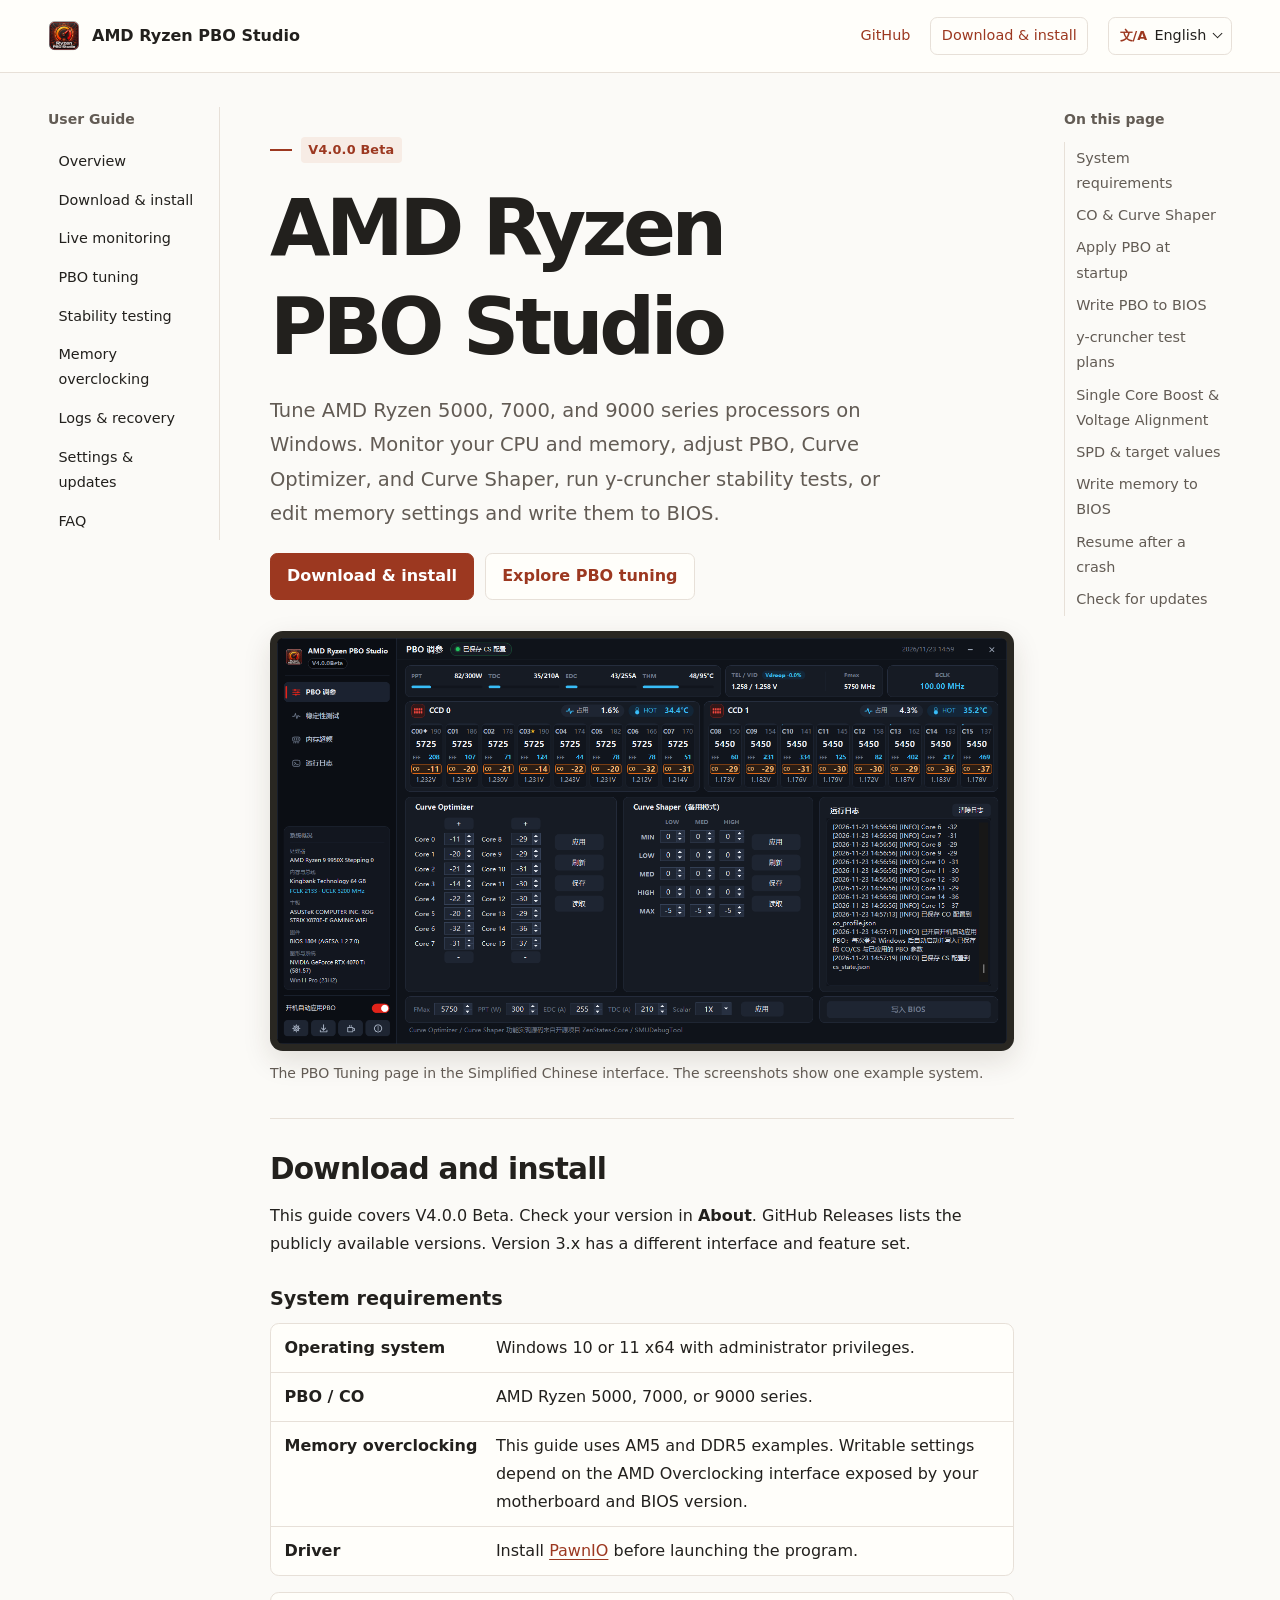
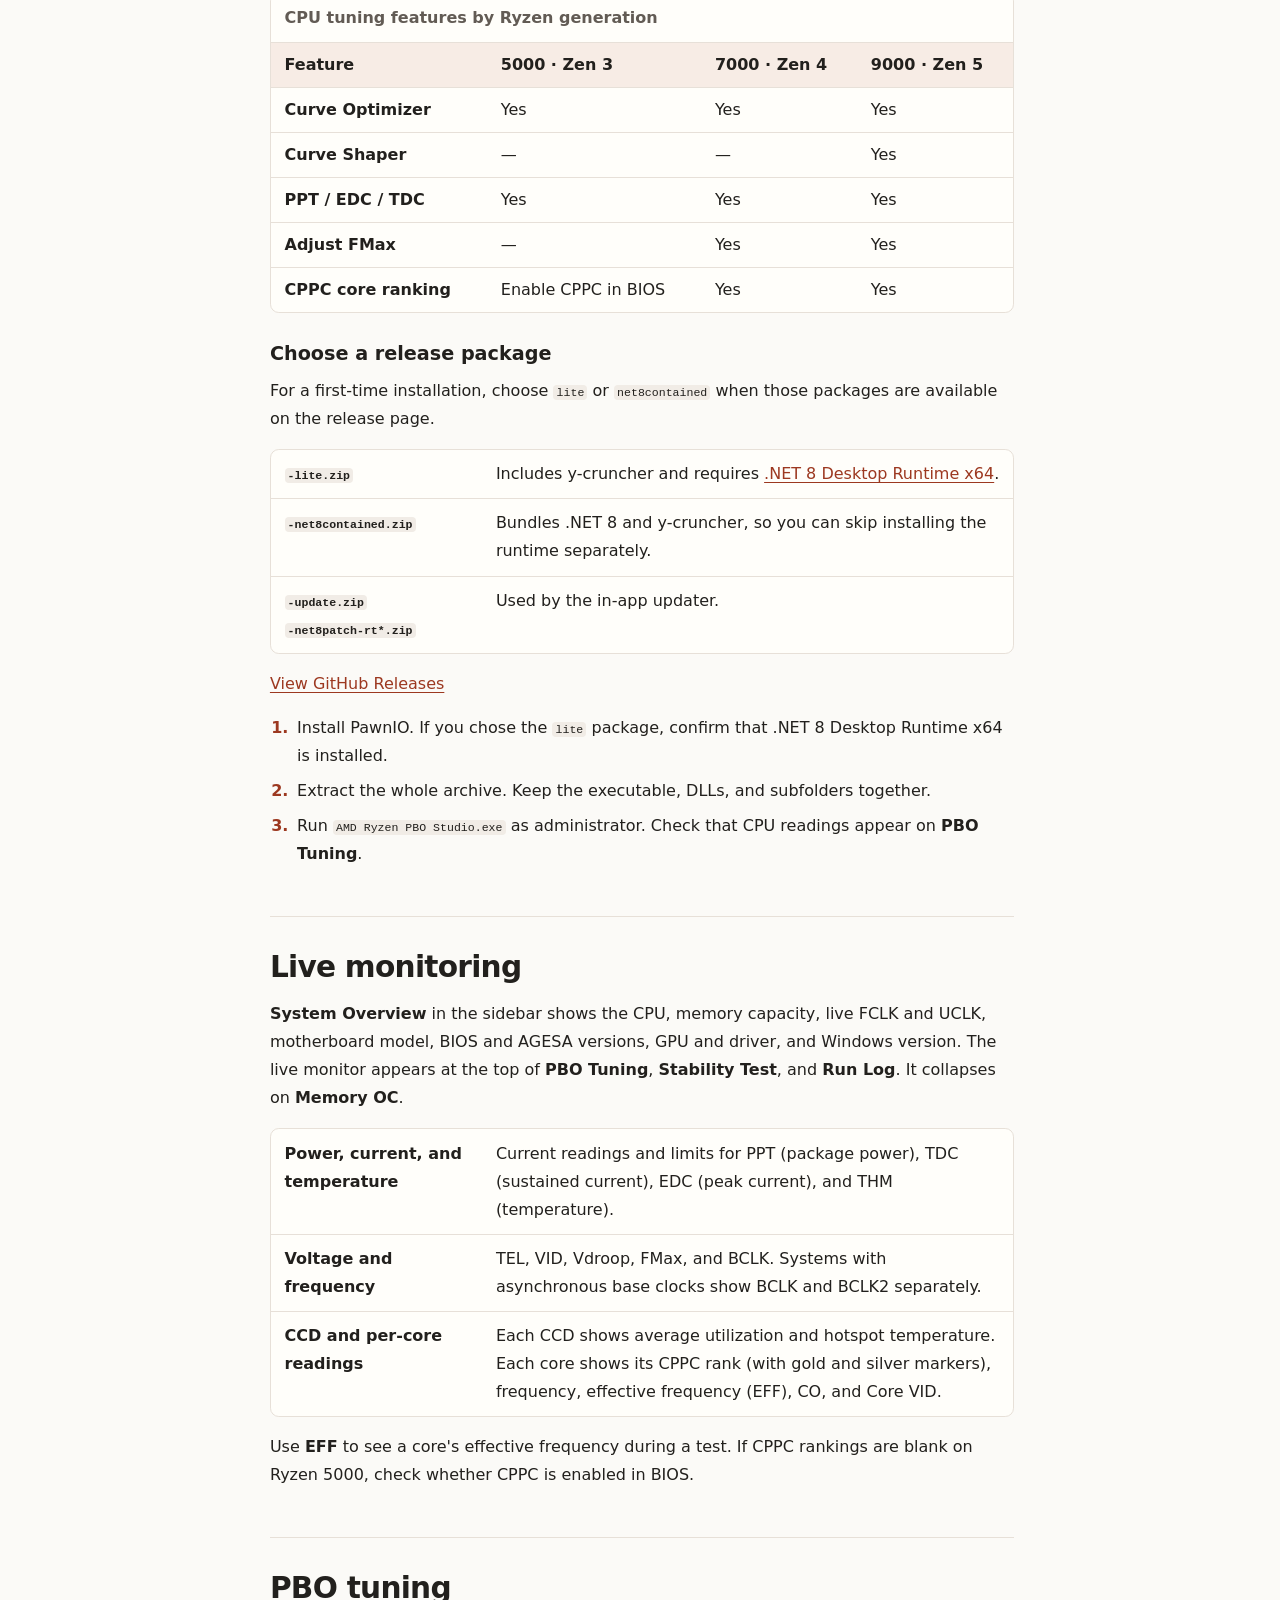
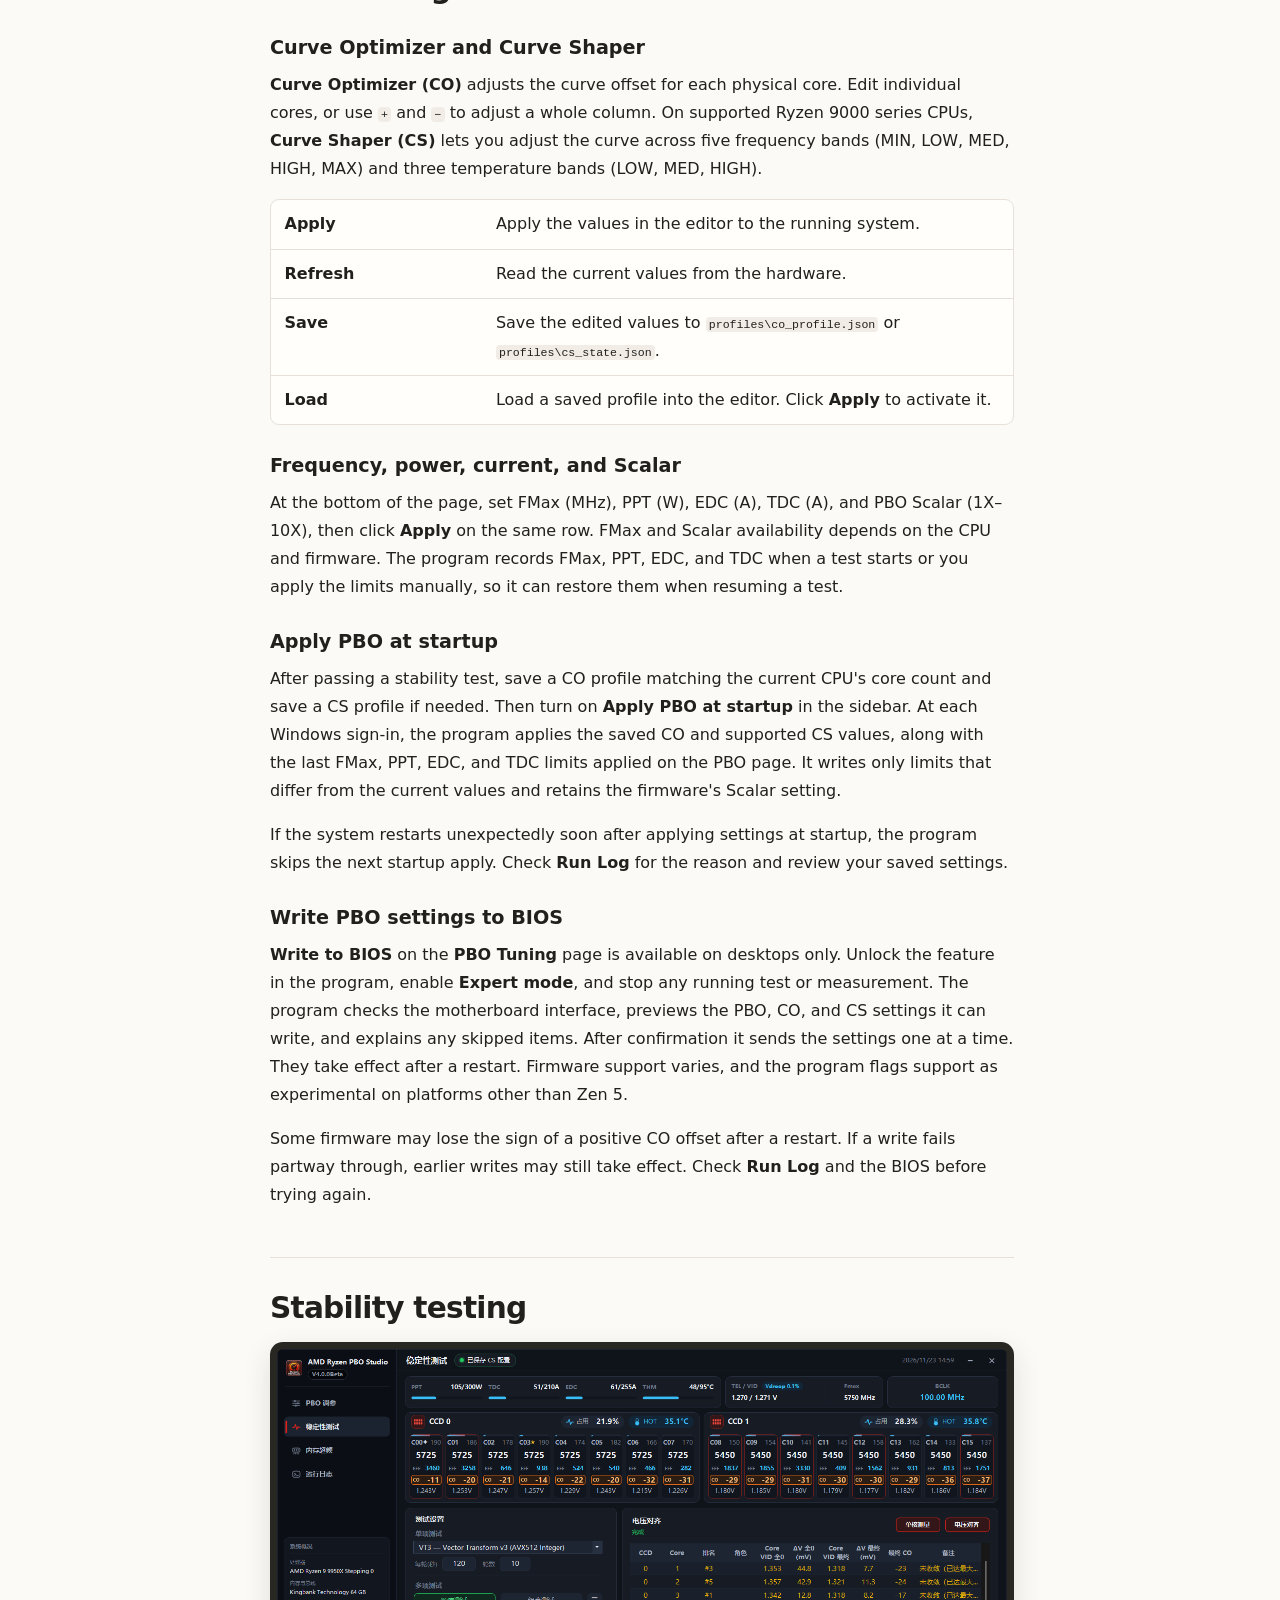
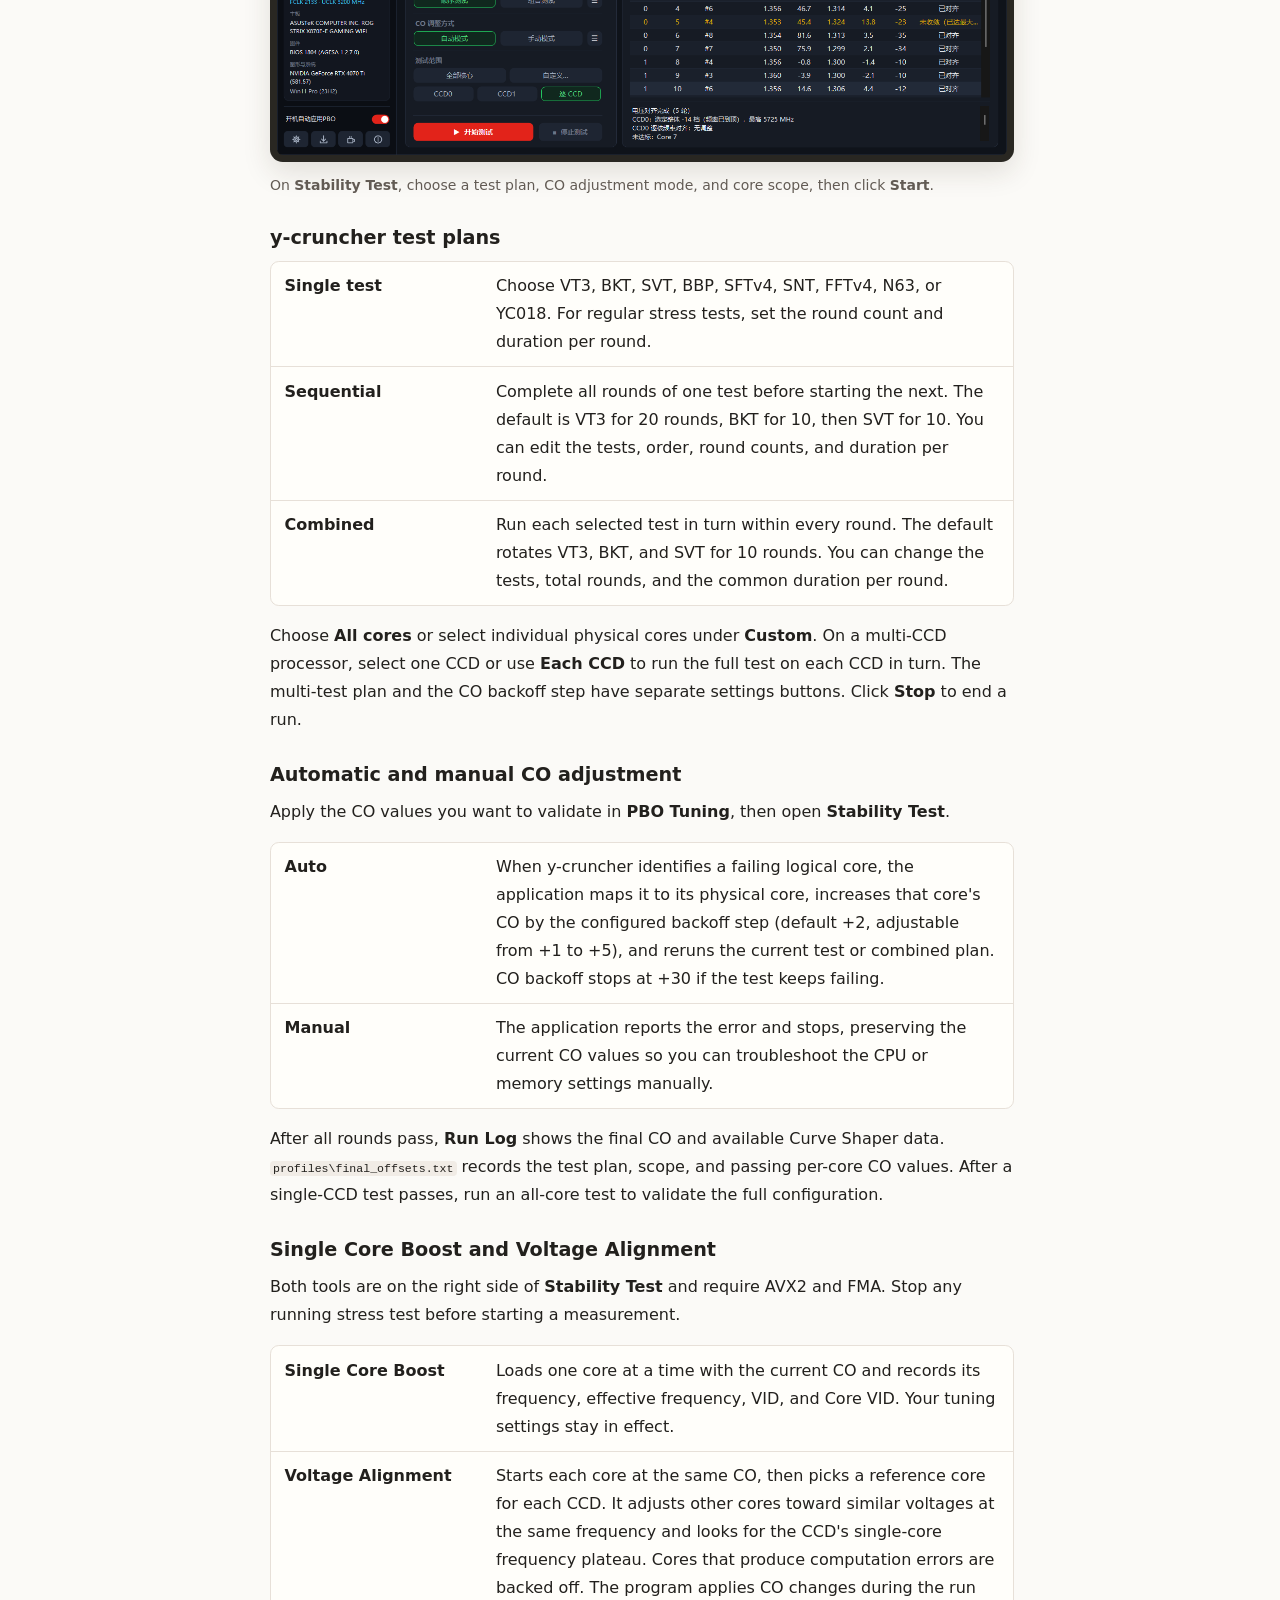
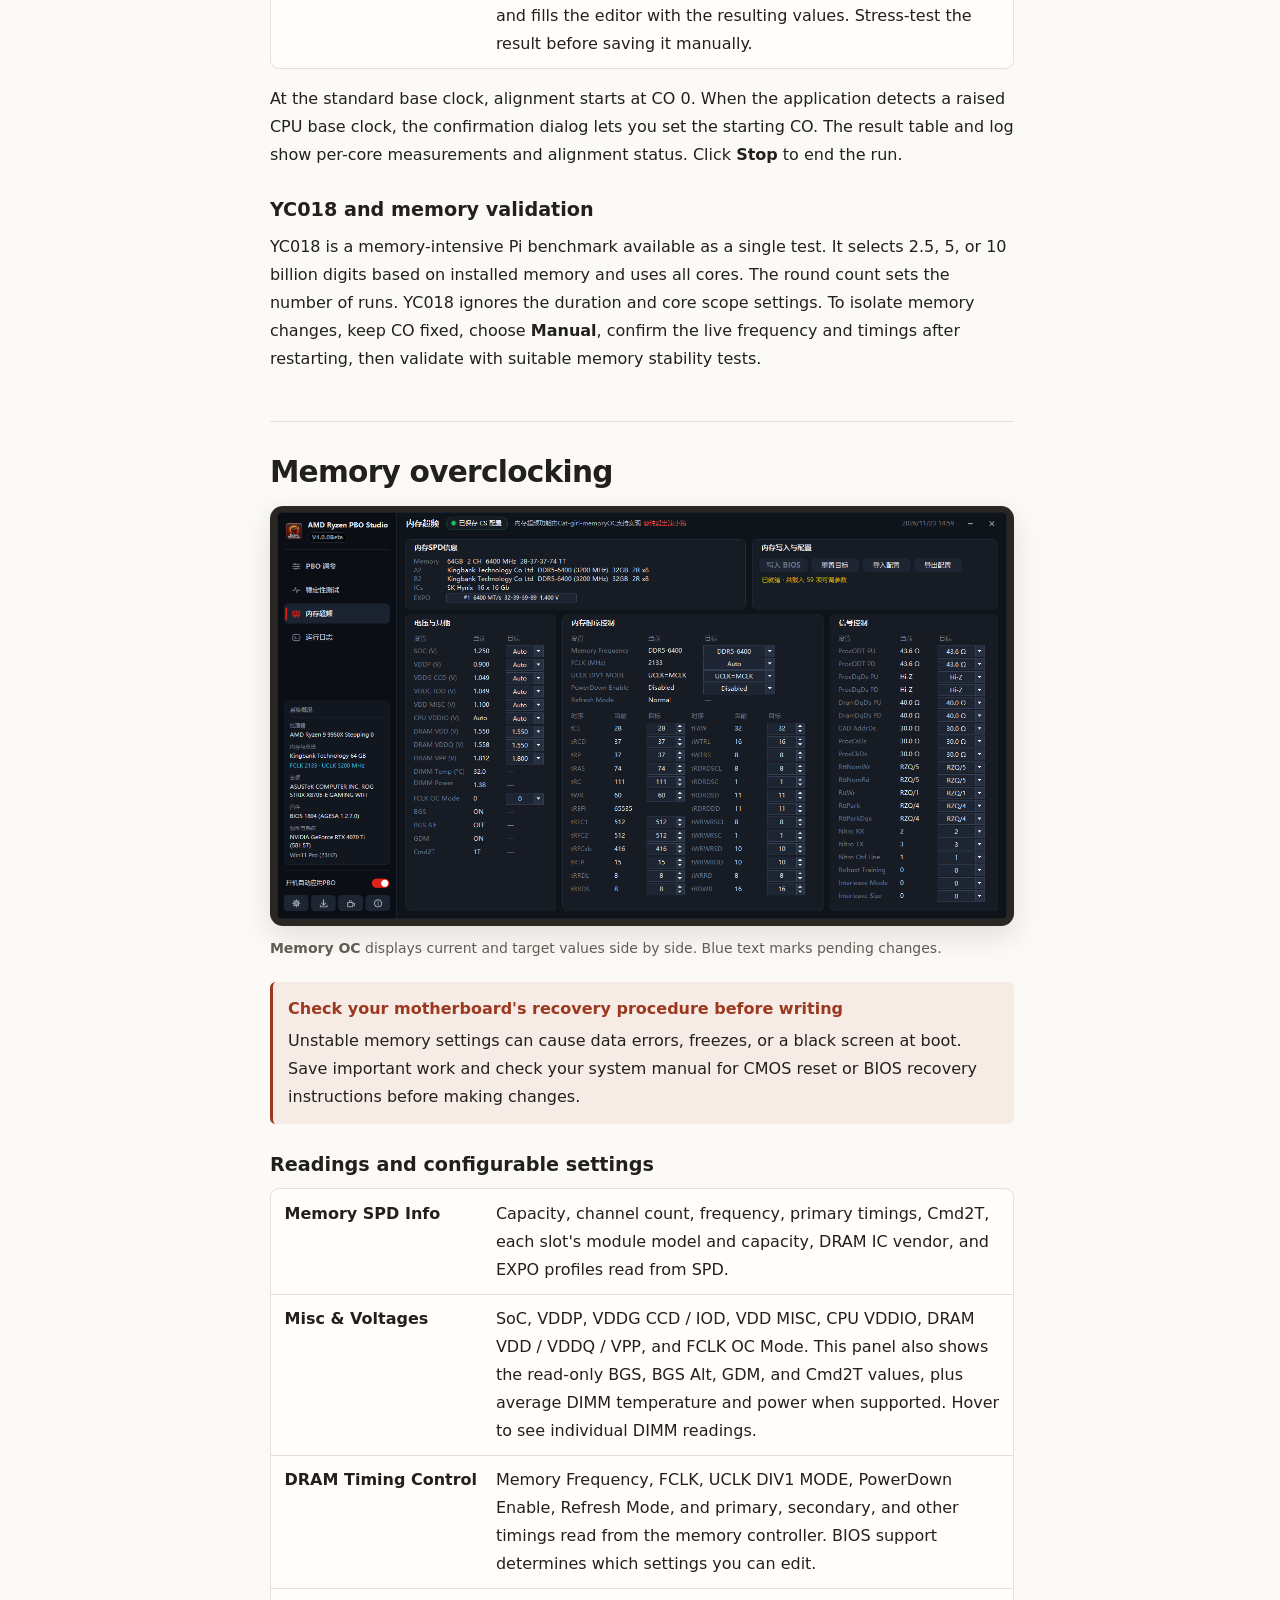
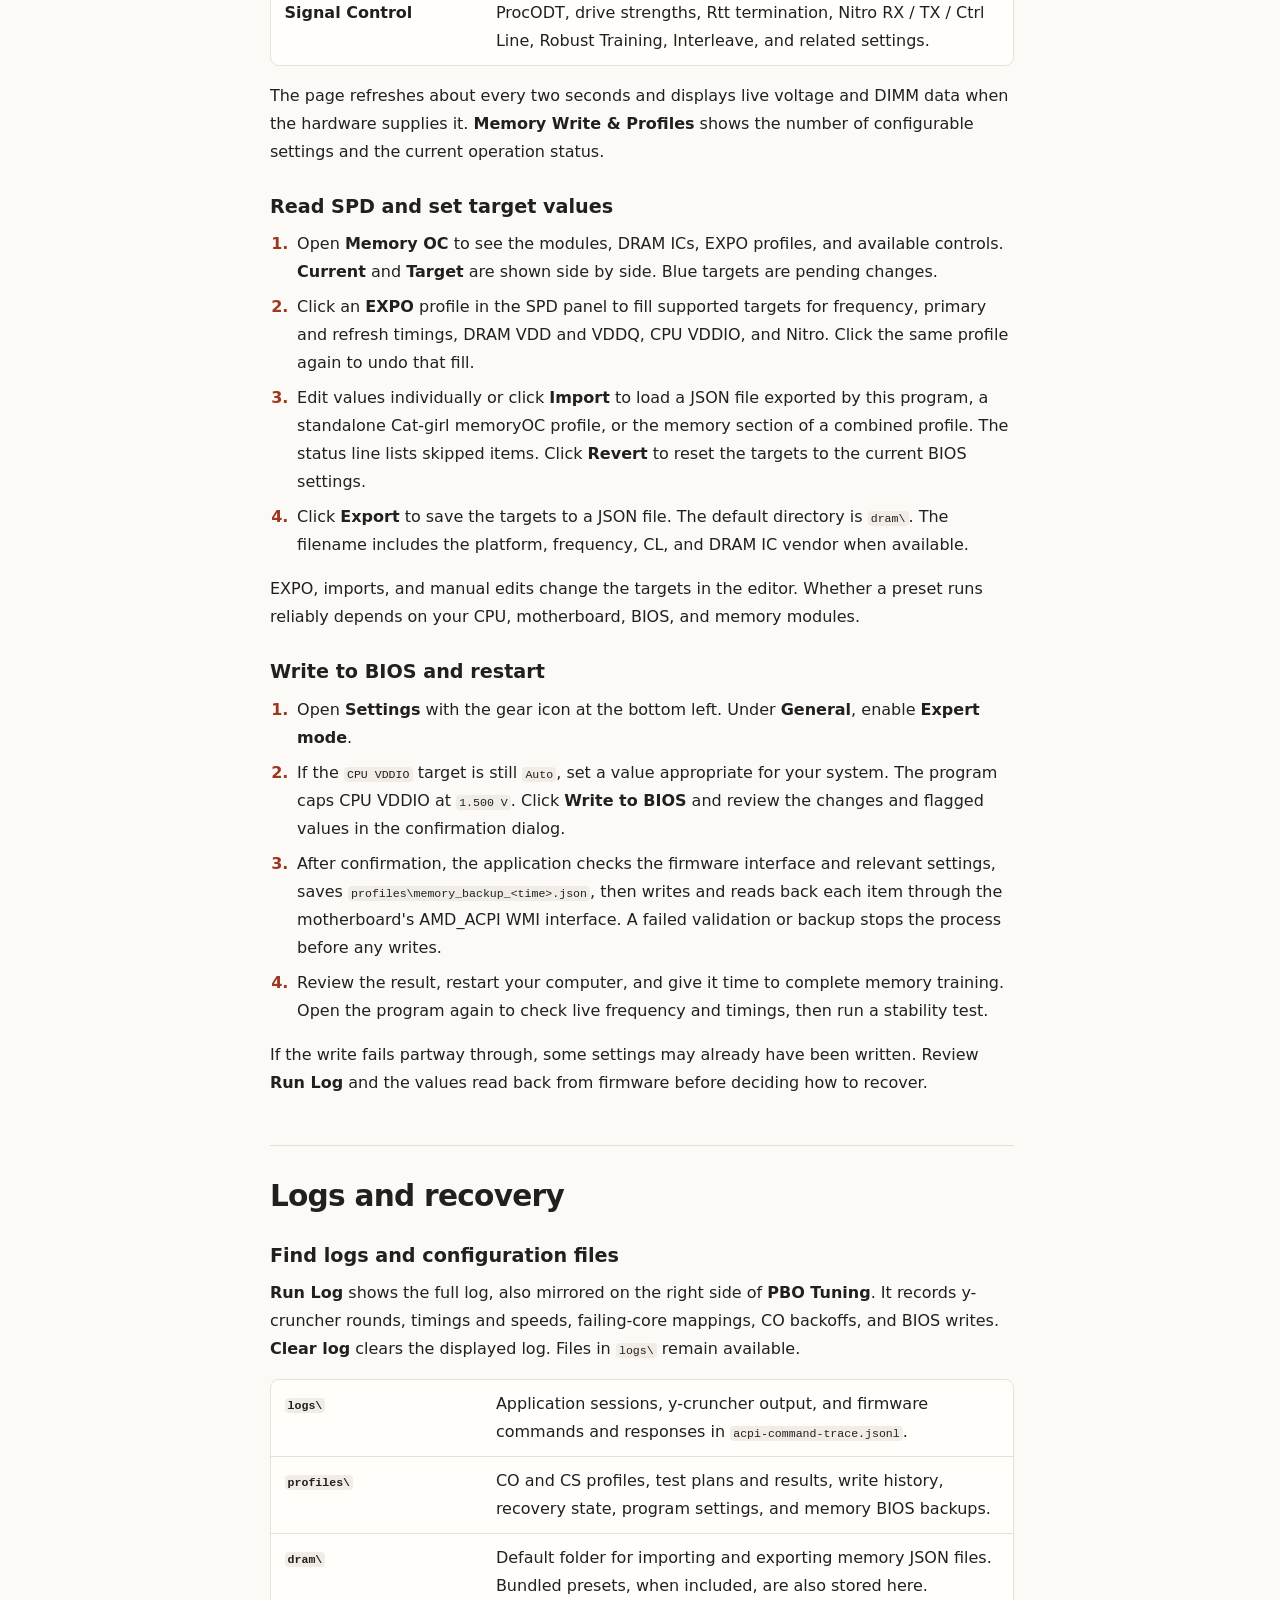
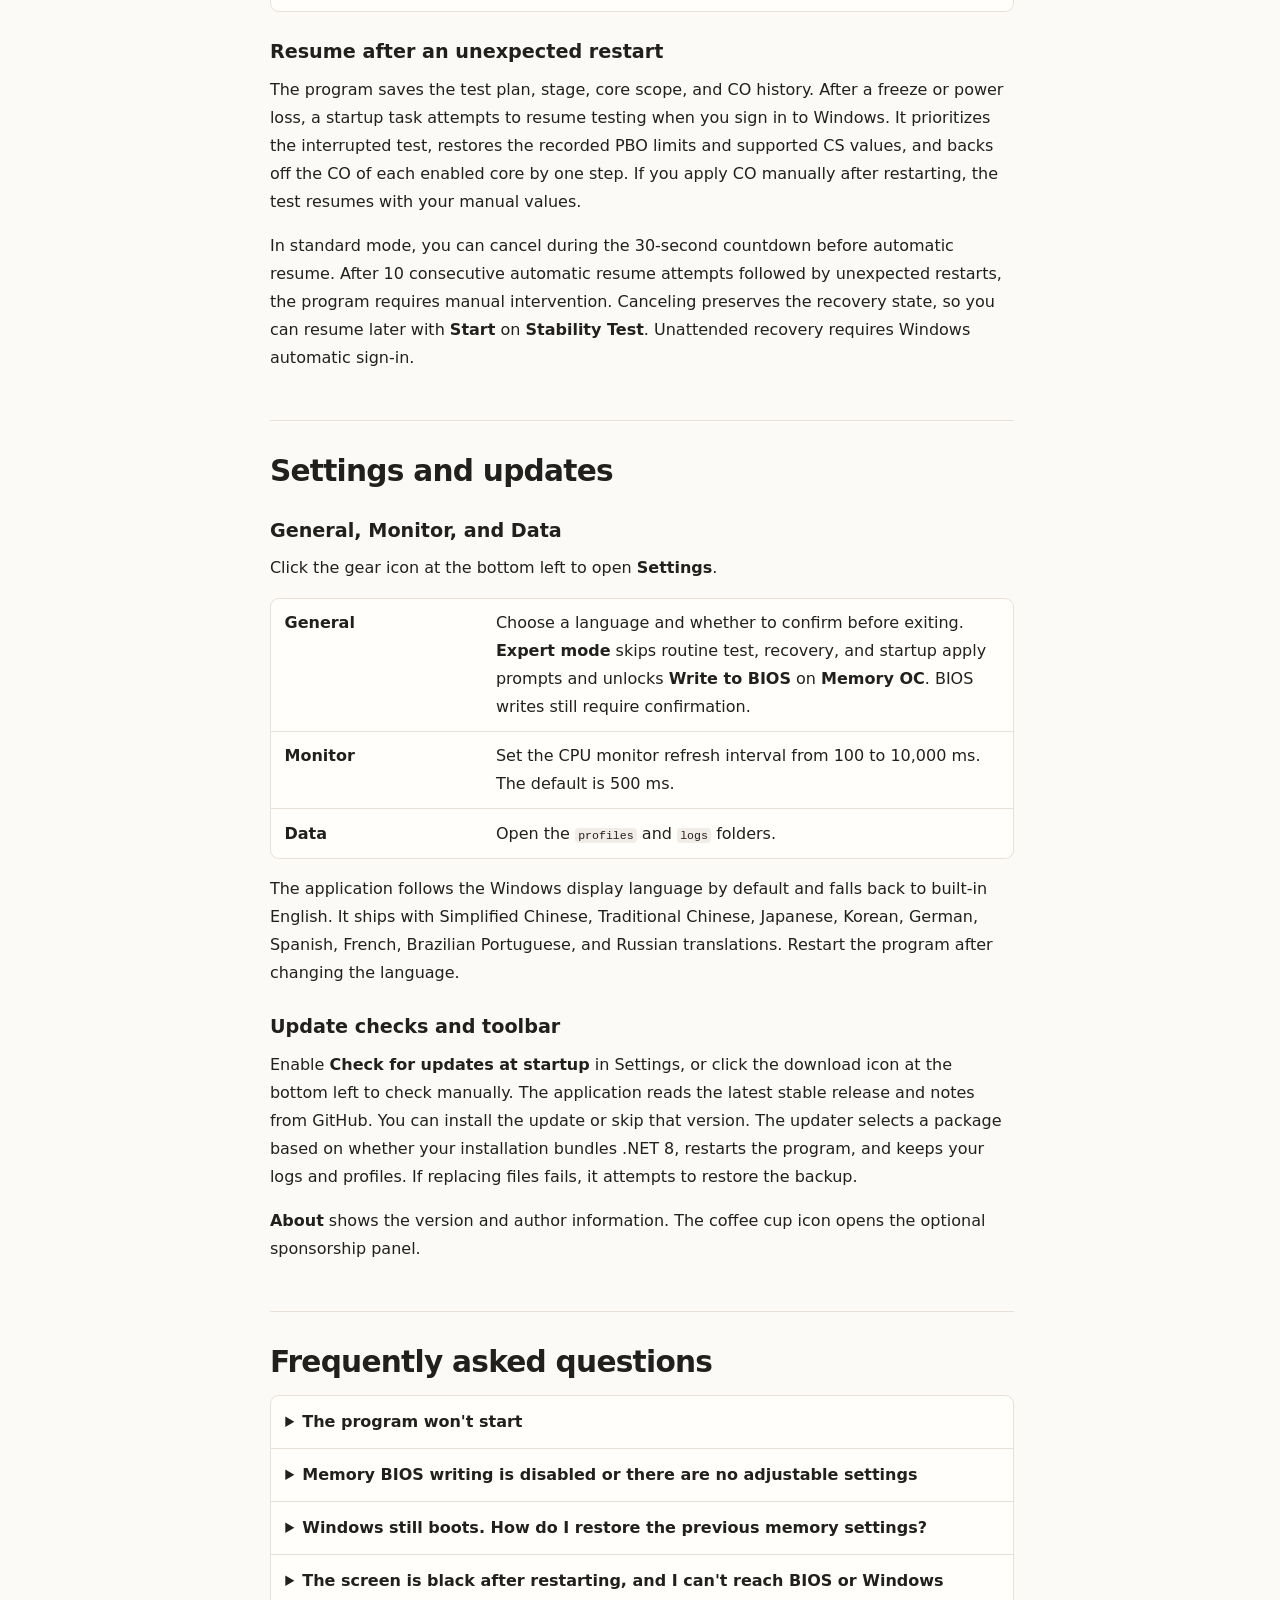
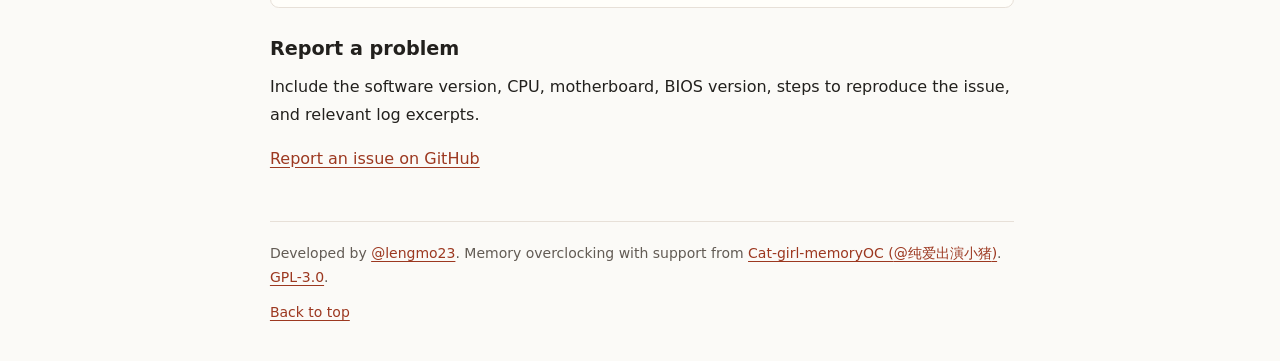
==== en/index.html @ e3ed546f "Add the English user guide and language picker" ====
<!doctype html>
<html lang="en">
<head>
  <meta charset="utf-8">
  <meta name="viewport" content="width=device-width, initial-scale=1">
  <meta name="description" content="The AMD Ryzen PBO Studio user guide. Learn how to monitor Ryzen CPUs, tune PBO, CO and CS, run stability tests, overclock memory, and recover after a crash.">
  <meta name="theme-color" content="#f8f7f4">
  <title>AMD Ryzen PBO Studio · User Guide</title>
  <link rel="icon" href="../studio.ico">
  <link rel="stylesheet" href="../site.css">
  <link rel="alternate" hreflang="zh-CN" href="../">
  <script src="../language.js" defer></script>
</head>
<body id="top">
  <a class="skip" href="#main">Skip to content</a>
  <header class="site-header">
    <div class="header-inner">
      <a class="brand" href="./">
        <img class="brand-mark" src="../studio.ico" alt="" width="32" height="32">
        <span>AMD Ryzen PBO Studio</span>
      </a>
      <div class="header-links">
        <a href="https://github.com/lengmo23/RyzenPboStudio">GitHub</a>
        <a class="header-download" href="#install">Download &amp; install</a>
        <details class="language-picker">
          <summary aria-label="Documentation language, currently English">
            <span class="language-symbol" aria-hidden="true">文/A</span>
            <span>English</span>
          </summary>
          <div class="language-options">
            <a href="../" lang="zh-CN" hreflang="zh-CN">简体中文</a>
            <a href="./" lang="en" hreflang="en" aria-current="page">English</a>
          </div>
        </details>
      </div>
    </div>
  </header>

  <div class="layout">
    <aside class="sidebar">
      <p class="nav-label">User Guide</p>
      <nav aria-label="Guide navigation">
        <a href="#main">Overview</a>
        <a href="#install">Download &amp; install</a>
        <a href="#monitor">Live monitoring</a>
        <a href="#pbo">PBO tuning</a>
        <a href="#testing">Stability testing</a>
        <a href="#memory">Memory overclocking</a>
        <a href="#recovery">Logs &amp; recovery</a>
        <a href="#settings">Settings &amp; updates</a>
        <a href="#faq">FAQ</a>
      </nav>
    </aside>

    <main id="main" tabindex="-1">
      <section class="hero" aria-labelledby="title">
        <p class="eyebrow"><span aria-hidden="true"></span> <span class="version">V4.0.0 Beta</span></p>
        <h1 id="title">AMD Ryzen<br>PBO Studio</h1>
        <p class="intro">Tune AMD Ryzen 5000, 7000, and 9000 series processors on Windows. Monitor your CPU and memory, adjust PBO, Curve Optimizer, and Curve Shaper, run y-cruncher stability tests, or edit memory settings and write them to BIOS.</p>
        <div class="hero-links">
          <a class="button primary" href="#install">Download &amp; install</a>
          <a class="button secondary" href="#pbo">Explore PBO tuning</a>
        </div>
      </section>

      <figure class="screenshot">
        <a href="../pbo-tuning.png" aria-label="View the full-size PBO Tuning screenshot">
          <img src="../pbo-tuning.png" alt="AMD Ryzen PBO Studio's PBO Tuning page, with live monitoring grouped by CCD above the CO, Curve Shaper, PBO settings, and run log panels." width="1420" height="790">
        </a>
        <figcaption>The PBO Tuning page in the Simplified Chinese interface. The screenshots show one example system.</figcaption>
      </figure>

      <section class="chapter" id="install" aria-labelledby="install-title">
        <h2 id="install-title">Download and install</h2>
        <p>This guide covers V4.0.0 Beta. Check your version in <strong>About</strong>. GitHub Releases lists the publicly available versions. Version 3.x has a different interface and feature set.</p>
        <h3 id="requirements">System requirements</h3>
        <dl class="specs">
          <div><dt>Operating system</dt><dd>Windows 10 or 11 x64 with administrator privileges.</dd></div>
          <div><dt>PBO / CO</dt><dd>AMD Ryzen 5000, 7000, or 9000 series.</dd></div>
          <div><dt>Memory overclocking</dt><dd>This guide uses AM5 and DDR5 examples. Writable settings depend on the AMD Overclocking interface exposed by your motherboard and BIOS version.</dd></div>
          <div><dt>Driver</dt><dd>Install <a href="https://pawnio.eu/">PawnIO</a> before launching the program.</dd></div>
        </dl>
        <div class="table-scroll" tabindex="0" role="region" aria-label="CPU feature support table">
          <table>
            <caption>CPU tuning features by Ryzen generation</caption>
            <thead>
              <tr><th scope="col">Feature</th><th scope="col">5000 · Zen 3</th><th scope="col">7000 · Zen 4</th><th scope="col">9000 · Zen 5</th></tr>
            </thead>
            <tbody>
              <tr><th scope="row">Curve Optimizer</th><td>Yes</td><td>Yes</td><td>Yes</td></tr>
              <tr><th scope="row">Curve Shaper</th><td>—</td><td>—</td><td>Yes</td></tr>
              <tr><th scope="row">PPT / EDC / TDC</th><td>Yes</td><td>Yes</td><td>Yes</td></tr>
              <tr><th scope="row">Adjust FMax</th><td>—</td><td>Yes</td><td>Yes</td></tr>
              <tr><th scope="row">CPPC core ranking</th><td>Enable CPPC in BIOS</td><td>Yes</td><td>Yes</td></tr>
            </tbody>
          </table>
        </div>

        <h3 id="package">Choose a release package</h3>
        <p>For a first-time installation, choose <code>lite</code> or <code>net8contained</code> when those packages are available on the release page.</p>
        <dl class="specs">
          <div><dt><code>-lite.zip</code></dt><dd>Includes y-cruncher and requires <a href="https://dotnet.microsoft.com/download/dotnet/8.0">.NET 8 Desktop Runtime x64</a>.</dd></div>
          <div><dt><code>-net8contained.zip</code></dt><dd>Bundles .NET 8 and y-cruncher, so you can skip installing the runtime separately.</dd></div>
          <div><dt><code>-update.zip</code><br><code>-net8patch-rt*.zip</code></dt><dd>Used by the in-app updater.</dd></div>
        </dl>
        <p><a href="https://github.com/lengmo23/RyzenPboStudio/releases">View GitHub Releases</a></p>
        <ol>
          <li>Install PawnIO. If you chose the <code>lite</code> package, confirm that .NET 8 Desktop Runtime x64 is installed.</li>
          <li>Extract the whole archive. Keep the executable, DLLs, and subfolders together.</li>
          <li>Run <code>AMD Ryzen PBO Studio.exe</code> as administrator. Check that CPU readings appear on <strong>PBO Tuning</strong>.</li>
        </ol>
      </section>

      <section class="chapter" id="monitor" aria-labelledby="monitor-title">
        <h2 id="monitor-title">Live monitoring</h2>
        <p><strong>System Overview</strong> in the sidebar shows the CPU, memory capacity, live FCLK and UCLK, motherboard model, BIOS and AGESA versions, GPU and driver, and Windows version. The live monitor appears at the top of <strong>PBO Tuning</strong>, <strong>Stability Test</strong>, and <strong>Run Log</strong>. It collapses on <strong>Memory OC</strong>.</p>
        <dl class="specs">
          <div><dt>Power, current, and temperature</dt><dd>Current readings and limits for PPT (package power), TDC (sustained current), EDC (peak current), and THM (temperature).</dd></div>
          <div><dt>Voltage and frequency</dt><dd>TEL, VID, Vdroop, FMax, and BCLK. Systems with asynchronous base clocks show BCLK and BCLK2 separately.</dd></div>
          <div><dt>CCD and per-core readings</dt><dd>Each CCD shows average utilization and hotspot temperature. Each core shows its CPPC rank (with gold and silver markers), frequency, effective frequency (EFF), CO, and Core VID.</dd></div>
        </dl>
        <p>Use <strong>EFF</strong> to see a core's effective frequency during a test. If CPPC rankings are blank on Ryzen 5000, check whether CPPC is enabled in BIOS.</p>
      </section>

      <section class="chapter" id="pbo" aria-labelledby="pbo-title">
        <h2 id="pbo-title">PBO tuning</h2>
        <h3 id="curves">Curve Optimizer and Curve Shaper</h3>
        <p><strong>Curve Optimizer (CO)</strong> adjusts the curve offset for each physical core. Edit individual cores, or use <code>+</code> and <code>−</code> to adjust a whole column. On supported Ryzen 9000 series CPUs, <strong>Curve Shaper (CS)</strong> lets you adjust the curve across five frequency bands (MIN, LOW, MED, HIGH, MAX) and three temperature bands (LOW, MED, HIGH).</p>
        <dl class="specs">
          <div><dt>Apply</dt><dd>Apply the values in the editor to the running system.</dd></div>
          <div><dt>Refresh</dt><dd>Read the current values from the hardware.</dd></div>
          <div><dt>Save</dt><dd>Save the edited values to <code>profiles\co_profile.json</code> or <code>profiles\cs_state.json</code>.</dd></div>
          <div><dt>Load</dt><dd>Load a saved profile into the editor. Click <strong>Apply</strong> to activate it.</dd></div>
        </dl>

        <h3 id="limits">Frequency, power, current, and Scalar</h3>
        <p>At the bottom of the page, set FMax (MHz), PPT (W), EDC (A), TDC (A), and PBO Scalar (1X–10X), then click <strong>Apply</strong> on the same row. FMax and Scalar availability depends on the CPU and firmware. The program records FMax, PPT, EDC, and TDC when a test starts or you apply the limits manually, so it can restore them when resuming a test.</p>

        <h3 id="boot-apply">Apply PBO at startup</h3>
        <p>After passing a stability test, save a CO profile matching the current CPU's core count and save a CS profile if needed. Then turn on <strong>Apply PBO at startup</strong> in the sidebar. At each Windows sign-in, the program applies the saved CO and supported CS values, along with the last FMax, PPT, EDC, and TDC limits applied on the PBO page. It writes only limits that differ from the current values and retains the firmware's Scalar setting.</p>
        <p>If the system restarts unexpectedly soon after applying settings at startup, the program skips the next startup apply. Check <strong>Run Log</strong> for the reason and review your saved settings.</p>

        <h3 id="pbo-bios">Write PBO settings to BIOS</h3>
        <p><strong>Write to BIOS</strong> on the <strong>PBO Tuning</strong> page is available on desktops only. Unlock the feature in the program, enable <strong>Expert mode</strong>, and stop any running test or measurement. The program checks the motherboard interface, previews the PBO, CO, and CS settings it can write, and explains any skipped items. After confirmation it sends the settings one at a time. They take effect after a restart. Firmware support varies, and the program flags support as experimental on platforms other than Zen 5.</p>
        <p>Some firmware may lose the sign of a positive CO offset after a restart. If a write fails partway through, earlier writes may still take effect. Check <strong>Run Log</strong> and the BIOS before trying again.</p>
      </section>

      <section class="chapter" id="testing" aria-labelledby="testing-title">
        <h2 id="testing-title">Stability testing</h2>
        <figure class="screenshot chapter-shot">
          <a href="../stability-test.png" aria-label="View the full-size Stability Test screenshot">
            <img src="../stability-test.png" alt="The Stability Test page shows test settings on the left and per-core voltage alignment results and a summary on the right." width="1420" height="790" loading="lazy">
          </a>
          <figcaption>On <strong>Stability Test</strong>, choose a test plan, CO adjustment mode, and core scope, then click <strong>Start</strong>.</figcaption>
        </figure>

        <h3 id="test-plans">y-cruncher test plans</h3>
        <dl class="specs">
          <div><dt>Single test</dt><dd>Choose VT3, BKT, SVT, BBP, SFTv4, SNT, FFTv4, N63, or YC018. For regular stress tests, set the round count and duration per round.</dd></div>
          <div><dt>Sequential</dt><dd>Complete all rounds of one test before starting the next. The default is VT3 for 20 rounds, BKT for 10, then SVT for 10. You can edit the tests, order, round counts, and duration per round.</dd></div>
          <div><dt>Combined</dt><dd>Run each selected test in turn within every round. The default rotates VT3, BKT, and SVT for 10 rounds. You can change the tests, total rounds, and the common duration per round.</dd></div>
        </dl>
        <p>Choose <strong>All cores</strong> or select individual physical cores under <strong>Custom</strong>. On a multi-CCD processor, select one CCD or use <strong>Each CCD</strong> to run the full test on each CCD in turn. The multi-test plan and the CO backoff step have separate settings buttons. Click <strong>Stop</strong> to end a run.</p>

        <h3 id="co">Automatic and manual CO adjustment</h3>
        <p>Apply the CO values you want to validate in <strong>PBO Tuning</strong>, then open <strong>Stability Test</strong>.</p>
        <dl class="specs">
          <div><dt>Auto</dt><dd>When y-cruncher identifies a failing logical core, the application maps it to its physical core, increases that core's CO by the configured backoff step (default +2, adjustable from +1 to +5), and reruns the current test or combined plan. CO backoff stops at +30 if the test keeps failing.</dd></div>
          <div><dt>Manual</dt><dd>The application reports the error and stops, preserving the current CO values so you can troubleshoot the CPU or memory settings manually.</dd></div>
        </dl>
        <p>After all rounds pass, <strong>Run Log</strong> shows the final CO and available Curve Shaper data. <code>profiles\final_offsets.txt</code> records the test plan, scope, and passing per-core CO values. After a single-CCD test passes, run an all-core test to validate the full configuration.</p>

        <h3 id="measure">Single Core Boost and Voltage Alignment</h3>
        <p>Both tools are on the right side of <strong>Stability Test</strong> and require AVX2 and FMA. Stop any running stress test before starting a measurement.</p>
        <dl class="specs">
          <div><dt>Single Core Boost</dt><dd>Loads one core at a time with the current CO and records its frequency, effective frequency, VID, and Core VID. Your tuning settings stay in effect.</dd></div>
          <div><dt>Voltage Alignment</dt><dd>Starts each core at the same CO, then picks a reference core for each CCD. It adjusts other cores toward similar voltages at the same frequency and looks for the CCD's single-core frequency plateau. Cores that produce computation errors are backed off. The program applies CO changes during the run and fills the editor with the resulting values. Stress-test the result before saving it manually.</dd></div>
        </dl>
        <p>At the standard base clock, alignment starts at CO 0. When the application detects a raised CPU base clock, the confirmation dialog lets you set the starting CO. The result table and log show per-core measurements and alignment status. Click <strong>Stop</strong> to end the run.</p>

        <h3 id="memory-test">YC018 and memory validation</h3>
        <p>YC018 is a memory-intensive Pi benchmark available as a single test. It selects 2.5, 5, or 10 billion digits based on installed memory and uses all cores. The round count sets the number of runs. YC018 ignores the duration and core scope settings. To isolate memory changes, keep CO fixed, choose <strong>Manual</strong>, confirm the live frequency and timings after restarting, then validate with suitable memory stability tests.</p>
      </section>

      <section class="chapter" id="memory" aria-labelledby="memory-title">
        <h2 id="memory-title">Memory overclocking</h2>
        <figure class="screenshot chapter-shot">
          <a href="../memory-oc.png" aria-label="View the full-size Memory OC screenshot">
            <img src="../memory-oc.png" alt="The Memory OC page shows SPD information and profile controls above the voltage, DRAM timing, and signal control panels." width="1420" height="790" loading="lazy">
          </a>
          <figcaption><strong>Memory OC</strong> displays current and target values side by side. Blue text marks pending changes.</figcaption>
        </figure>
        <aside class="notice">
          <strong>Check your motherboard's recovery procedure before writing</strong>
          <p>Unstable memory settings can cause data errors, freezes, or a black screen at boot. Save important work and check your system manual for CMOS reset or BIOS recovery instructions before making changes.</p>
        </aside>

        <h3 id="memory-readings">Readings and configurable settings</h3>
        <dl class="specs">
          <div><dt>Memory SPD Info</dt><dd>Capacity, channel count, frequency, primary timings, Cmd2T, each slot's module model and capacity, DRAM IC vendor, and EXPO profiles read from SPD.</dd></div>
          <div><dt>Misc &amp; Voltages</dt><dd>SoC, VDDP, VDDG CCD / IOD, VDD MISC, CPU VDDIO, DRAM VDD / VDDQ / VPP, and FCLK OC Mode. This panel also shows the read-only BGS, BGS Alt, GDM, and Cmd2T values, plus average DIMM temperature and power when supported. Hover to see individual DIMM readings.</dd></div>
          <div><dt>DRAM Timing Control</dt><dd>Memory Frequency, FCLK, UCLK DIV1 MODE, PowerDown Enable, Refresh Mode, and primary, secondary, and other timings read from the memory controller. BIOS support determines which settings you can edit.</dd></div>
          <div><dt>Signal Control</dt><dd>ProcODT, drive strengths, Rtt termination, Nitro RX / TX / Ctrl Line, Robust Training, Interleave, and related settings.</dd></div>
        </dl>
        <p>The page refreshes about every two seconds and displays live voltage and DIMM data when the hardware supplies it. <strong>Memory Write &amp; Profiles</strong> shows the number of configurable settings and the current operation status.</p>

        <h3 id="targets">Read SPD and set target values</h3>
        <ol>
          <li>Open <strong>Memory OC</strong> to see the modules, DRAM ICs, EXPO profiles, and available controls. <strong>Current</strong> and <strong>Target</strong> are shown side by side. Blue targets are pending changes.</li>
          <li>Click an <strong>EXPO</strong> profile in the SPD panel to fill supported targets for frequency, primary and refresh timings, DRAM VDD and VDDQ, CPU VDDIO, and Nitro. Click the same profile again to undo that fill.</li>
          <li>Edit values individually or click <strong>Import</strong> to load a JSON file exported by this program, a standalone Cat-girl memoryOC profile, or the memory section of a combined profile. The status line lists skipped items. Click <strong>Revert</strong> to reset the targets to the current BIOS settings.</li>
          <li>Click <strong>Export</strong> to save the targets to a JSON file. The default directory is <code>dram\</code>. The filename includes the platform, frequency, CL, and DRAM IC vendor when available.</li>
        </ol>
        <p>EXPO, imports, and manual edits change the targets in the editor. Whether a preset runs reliably depends on your CPU, motherboard, BIOS, and memory modules.</p>

        <h3 id="write">Write to BIOS and restart</h3>
        <ol>
          <li>Open <strong>Settings</strong> with the gear icon at the bottom left. Under <strong>General</strong>, enable <strong>Expert mode</strong>.</li>
          <li>If the <code>CPU VDDIO</code> target is still <code>Auto</code>, set a value appropriate for your system. The program caps CPU VDDIO at <code>1.500 V</code>. Click <strong>Write to BIOS</strong> and review the changes and flagged values in the confirmation dialog.</li>
          <li>After confirmation, the application checks the firmware interface and relevant settings, saves <code>profiles\memory_backup_&lt;time&gt;.json</code>, then writes and reads back each item through the motherboard's AMD_ACPI WMI interface. A failed validation or backup stops the process before any writes.</li>
          <li>Review the result, restart your computer, and give it time to complete memory training. Open the program again to check live frequency and timings, then run a stability test.</li>
        </ol>
        <p>If the write fails partway through, some settings may already have been written. Review <strong>Run Log</strong> and the values read back from firmware before deciding how to recover.</p>
      </section>

      <section class="chapter" id="recovery" aria-labelledby="recovery-title">
        <h2 id="recovery-title">Logs and recovery</h2>
        <h3 id="logs">Find logs and configuration files</h3>
        <p><strong>Run Log</strong> shows the full log, also mirrored on the right side of <strong>PBO Tuning</strong>. It records y-cruncher rounds, timings and speeds, failing-core mappings, CO backoffs, and BIOS writes. <strong>Clear log</strong> clears the displayed log. Files in <code>logs\</code> remain available.</p>
        <dl class="specs">
          <div><dt><code>logs\</code></dt><dd>Application sessions, y-cruncher output, and firmware commands and responses in <code>acpi-command-trace.jsonl</code>.</dd></div>
          <div><dt><code>profiles\</code></dt><dd>CO and CS profiles, test plans and results, write history, recovery state, program settings, and memory BIOS backups.</dd></div>
          <div><dt><code>dram\</code></dt><dd>Default folder for importing and exporting memory JSON files. Bundled presets, when included, are also stored here.</dd></div>
        </dl>

        <h3 id="resume">Resume after an unexpected restart</h3>
        <p>The program saves the test plan, stage, core scope, and CO history. After a freeze or power loss, a startup task attempts to resume testing when you sign in to Windows. It prioritizes the interrupted test, restores the recorded PBO limits and supported CS values, and backs off the CO of each enabled core by one step. If you apply CO manually after restarting, the test resumes with your manual values.</p>
        <p>In standard mode, you can cancel during the 30-second countdown before automatic resume. After 10 consecutive automatic resume attempts followed by unexpected restarts, the program requires manual intervention. Canceling preserves the recovery state, so you can resume later with <strong>Start</strong> on <strong>Stability Test</strong>. Unattended recovery requires Windows automatic sign-in.</p>
      </section>

      <section class="chapter" id="settings" aria-labelledby="settings-title">
        <h2 id="settings-title">Settings and updates</h2>
        <h3 id="preferences">General, Monitor, and Data</h3>
        <p>Click the gear icon at the bottom left to open <strong>Settings</strong>.</p>
        <dl class="specs">
          <div><dt>General</dt><dd>Choose a language and whether to confirm before exiting. <strong>Expert mode</strong> skips routine test, recovery, and startup apply prompts and unlocks <strong>Write to BIOS</strong> on <strong>Memory OC</strong>. BIOS writes still require confirmation.</dd></div>
          <div><dt>Monitor</dt><dd>Set the CPU monitor refresh interval from 100 to 10,000 ms. The default is 500 ms.</dd></div>
          <div><dt>Data</dt><dd>Open the <code>profiles</code> and <code>logs</code> folders.</dd></div>
        </dl>
        <p>The application follows the Windows display language by default and falls back to built-in English. It ships with Simplified Chinese, Traditional Chinese, Japanese, Korean, German, Spanish, French, Brazilian Portuguese, and Russian translations. Restart the program after changing the language.</p>

        <h3 id="updates">Update checks and toolbar</h3>
        <p>Enable <strong>Check for updates at startup</strong> in Settings, or click the download icon at the bottom left to check manually. The application reads the latest stable release and notes from GitHub. You can install the update or skip that version. The updater selects a package based on whether your installation bundles .NET 8, restarts the program, and keeps your logs and profiles. If replacing files fails, it attempts to restore the backup.</p>
        <p><strong>About</strong> shows the version and author information. The coffee cup icon opens the optional sponsorship panel.</p>
      </section>

      <section class="chapter" id="faq" aria-labelledby="faq-title">
        <h2 id="faq-title">Frequently asked questions</h2>
        <div class="faq">
          <details>
            <summary>The program won't start</summary>
            <p>Confirm you use Windows x64, have installed PawnIO, and are running as administrator. For <code>lite</code>, check that you installed .NET 8 <strong>Desktop Runtime x64</strong>. If a DLL is missing, extract the entire package again.</p>
          </details>
          <details>
            <summary>Memory BIOS writing is disabled or there are no adjustable settings</summary>
            <p>Enable <strong>Expert mode</strong> first. If there are still no adjustable settings, check the status line and firmware detection entries in <strong>Run Log</strong>. Check your motherboard model and BIOS version, since writable settings vary by firmware.</p>
          </details>
          <details>
            <summary>Windows still boots. How do I restore the previous memory settings?</summary>
            <p>Click <strong>Import</strong> and select <code>profiles\memory_backup_*.json</code>. Review the values that can be restored, write them, and restart. To return a setting you wrote manually to <code>Auto</code>, make the change in your motherboard's BIOS.</p>
          </details>
          <details>
            <summary>The screen is black after restarting, and I can't reach BIOS or Windows</summary>
            <p>Allow the time your motherboard manual specifies for memory training. If the system still cannot complete its power-on self-test, follow the motherboard or system manufacturer's instructions to clear CMOS or restore BIOS defaults. For laptops without an external reset option, consult the service manual or contact the manufacturer. Recovery through the program requires Windows to boot.</p>
          </details>
        </div>

        <h3 id="feedback">Report a problem</h3>
        <p>Include the software version, CPU, motherboard, BIOS version, steps to reproduce the issue, and relevant log excerpts.</p>
        <p><a href="https://github.com/lengmo23/RyzenPboStudio/issues">Report an issue on GitHub</a></p>
      </section>

      <footer class="footer">
        <p>Developed by <a href="https://github.com/lengmo23">@lengmo23</a>. Memory overclocking with support from <a href="https://v.douyin.com/yMpmAidKqdY/">Cat-girl-memoryOC (<span lang="zh-CN">@纯爱出演小猪</span>)</a>. <a href="https://github.com/lengmo23/RyzenPboStudio/blob/main/LICENSE">GPL-3.0</a>.</p>
        <a href="#top">Back to top</a>
      </footer>
    </main>

    <aside class="on-page">
      <p class="nav-label">On this page</p>
      <nav aria-label="On this page">
        <a href="#requirements">System requirements</a>
        <a href="#curves">CO &amp; Curve Shaper</a>
        <a href="#boot-apply">Apply PBO at startup</a>
        <a href="#pbo-bios">Write PBO to BIOS</a>
        <a href="#test-plans">y-cruncher test plans</a>
        <a href="#measure">Single Core Boost &amp; Voltage Alignment</a>
        <a href="#targets">SPD &amp; target values</a>
        <a href="#write">Write memory to BIOS</a>
        <a href="#resume">Resume after a crash</a>
        <a href="#updates">Check for updates</a>
      </nav>
    </aside>
  </div>
</body>
</html>
---- site.css ----
:root {
  color-scheme: light;
  --bg: #fbfaf7;
  --surface: #fffefa;
  --ink: #22201d;
  --muted: #625b54;
  --accent: #9c3820;
  --accent-hover: #792916;
  --tint: #f7ece5;
  --rule: #e7e0d8;
  --header-height: 4.5rem;
  font-family: "Segoe UI", "Microsoft YaHei UI", "PingFang SC", system-ui, sans-serif;
}

* { box-sizing: border-box; }
html { scroll-padding-top: calc(var(--header-height) + 1.25rem); }
body { margin: 0; background: var(--bg); color: var(--ink); line-height: 1.75; }
a { color: var(--accent); text-underline-offset: .18em; }
a:hover { color: var(--accent-hover); }
:focus-visible { outline: 2px solid var(--accent); outline-offset: 4px; }
.skip { position: fixed; left: 1rem; top: -4rem; z-index: 3; padding: .5rem 1rem; background: var(--surface); }
.skip:focus { top: .5rem; }

.site-header {
  position: sticky;
  top: 0;
  z-index: 2;
  background: var(--surface);
  border-bottom: 1px solid var(--rule);
}
.header-inner {
  max-width: 91rem;
  min-height: var(--header-height);
  padding: .65rem clamp(1rem, 4vw, 3rem);
  margin: auto;
  display: flex;
  align-items: center;
  justify-content: space-between;
  gap: 1rem;
}
.brand, .header-links { display: flex; align-items: center; gap: .75rem; }
.brand { color: var(--ink); text-decoration: none; font-weight: 750; line-height: 1.2; }
.brand-mark {
  flex: 0 0 2rem;
  border-radius: .45rem;
}
.header-links { gap: 1.25rem; font-size: .9rem; white-space: nowrap; }
.header-links a { text-decoration: none; }
.header-download { border: 1px solid var(--rule); border-radius: .45rem; padding: .35rem .65rem; }
.language-picker { position: relative; }
.language-picker summary {
  display: flex;
  align-items: center;
  gap: .45rem;
  padding: .35rem .65rem;
  border: 1px solid var(--rule);
  border-radius: .45rem;
  list-style: none;
  color: var(--ink);
  cursor: pointer;
}
.language-picker summary::-webkit-details-marker { display: none; }
.language-picker summary::after {
  content: "";
  width: .38rem;
  height: .38rem;
  border-right: 1px solid currentColor;
  border-bottom: 1px solid currentColor;
  transform: translateY(-.13rem) rotate(45deg);
}
.language-picker summary:hover, .language-picker[open] summary { background: var(--tint); }
.language-symbol { color: var(--accent); font-size: .8rem; font-weight: 750; }
.language-options {
  position: absolute;
  top: calc(100% + .45rem);
  right: 0;
  min-width: 9rem;
  padding: .3rem;
  border: 1px solid var(--rule);
  border-radius: .5rem;
  background: var(--surface);
  box-shadow: 0 8px 22px #33241621;
}
.language-options a { display: block; padding: .35rem .6rem; border-radius: .3rem; color: var(--ink); }
.language-options a:hover, .language-options a[aria-current="page"] { background: var(--tint); color: var(--accent); }
.language-options a[aria-current="page"] { font-weight: 700; }

.layout {
  display: grid;
  grid-template-columns: 10.75rem minmax(0, 1fr) 10.5rem;
  gap: clamp(1.4rem, 3.9vw, 3.5rem);
  max-width: 91rem;
  margin: auto;
  padding: 0 clamp(1rem, 4vw, 3rem);
}
.sidebar, .on-page {
  position: sticky;
  top: calc(var(--header-height) + 2.1rem);
  align-self: start;
  max-height: calc(100vh - var(--header-height) - 3rem);
  overflow-y: auto;
  margin-top: 2.1rem;
}
.sidebar { border-right: 1px solid var(--rule); padding: 0 .8rem 0 0; }
.nav-label { margin: 0 0 .7rem; color: var(--muted); font-size: .875rem; font-weight: 700; }
nav a { display: block; text-decoration: none; font-size: .9rem; }
.sidebar nav a { color: var(--ink); padding: .42rem .65rem; border-radius: .4rem; }
.sidebar nav a:hover, .sidebar nav a:focus-visible { background: var(--tint); color: var(--accent); }
.on-page nav { border-left: 1px solid var(--rule); }
.on-page a { color: var(--muted); padding: .22rem .7rem; }
.on-page a:hover { color: var(--accent); }
main { min-width: 0; }
main:focus { outline: none; }

.hero { padding: clamp(2.15rem, 5vw, 4.25rem) 0 1.9rem; }
.eyebrow {
  display: flex;
  align-items: center;
  flex-wrap: wrap;
  gap: .55rem;
  margin: 0 0 1rem;
  color: var(--accent);
  font-size: .8rem;
  letter-spacing: .095em;
  font-weight: 750;
}
.eyebrow > span:first-child { display: inline-block; width: 1.4rem; height: 2px; background: currentColor; }
.version { border-radius: .25rem; background: var(--tint); padding: .12rem .45rem; letter-spacing: .015em; }
h1, h2, h3 { line-height: 1.26; }
h1 { margin: 0; font-size: clamp(2.65rem, 6.1vw, 5.65rem); letter-spacing: -.055em; font-weight: 800; }
.intro { max-width: 39rem; margin: 1.15rem 0 1.35rem; font-size: clamp(1rem, 1.65vw, 1.22rem); color: var(--muted); }
.hero-links { display: flex; gap: .7rem; flex-wrap: wrap; }
.button { display: inline-block; padding: .56rem 1rem; border: 1px solid var(--rule); border-radius: .45rem; font-weight: 650; text-decoration: none; }
.primary { color: white; background: var(--accent); border-color: var(--accent); }
.primary:hover { color: white; background: var(--accent-hover); }
.secondary { background: var(--surface); }
.secondary:hover { background: var(--tint); }
.screenshot { margin: 0 0 2rem; }
.chapter-shot { margin: 0 0 1.35rem; }
.screenshot a { display: block; padding: .43rem; border-radius: .8rem; background: #292722; box-shadow: 0 10px 28px #33241621; }
.screenshot img { display: block; width: 100%; height: auto; border-radius: .38rem; }
figcaption { margin-top: .65rem; font-size: .875rem; color: var(--muted); }

.chapter { padding: 2rem 0; border-top: 1px solid var(--rule); }
h2 { margin: 0 0 .9rem; font-size: 1.85rem; letter-spacing: -.025em; }
h3 { margin: 1.8rem 0 .7rem; font-size: 1.2rem; }
p, ol { margin: .65rem 0 1rem; }
ol { padding-inline-start: 1.5rem; }
li { padding-inline-start: .2rem; margin: .44rem 0; }
li::marker { color: var(--accent); font-weight: 700; }
code { background: #f1ece6; border-radius: .25rem; padding: .09em .27em; overflow-wrap: anywhere; font-size: .89em; }
.specs {
  border: 1px solid var(--rule);
  border-radius: .55rem;
  background: var(--surface);
  margin: 0 0 1rem;
}
.specs > div { display: grid; grid-template-columns: minmax(8.5rem, 28%) 1fr; padding: .63rem .85rem; gap: .7rem; }
.specs > div + div { border-top: 1px solid var(--rule); }
.specs dt { font-weight: 650; }
.specs dd { margin: 0; }
.table-scroll { max-width: 100%; overflow-x: auto; border: 1px solid var(--rule); border-radius: .55rem; background: var(--surface); }
.table-scroll table { width: 100%; min-width: 31rem; border-collapse: collapse; text-align: left; }
.table-scroll caption { padding: .65rem .85rem; text-align: left; color: var(--muted); font-weight: 650; }
.table-scroll th, .table-scroll td { border-top: 1px solid var(--rule); padding: .5rem .85rem; }
.table-scroll thead { background: var(--tint); }
.notice { border-left: 3px solid var(--accent); border-radius: .35rem; background: var(--tint); padding: .8rem .95rem; }
.notice strong { color: var(--accent); }
.notice p { margin: .28rem 0 0; }
.faq { border: 1px solid var(--rule); border-radius: .55rem; background: var(--surface); }
.faq details + details { border-top: 1px solid var(--rule); }
.faq summary { padding: .75rem .9rem; font-weight: 650; cursor: pointer; }
.faq summary:hover { color: var(--accent); }
.faq details p { padding: 0 .9rem; margin-top: 0; }
.footer {
  display: flex;
  flex-wrap: wrap;
  justify-content: space-between;
  align-items: baseline;
  gap: .65rem 1rem;
  padding: 1.2rem 0 2.25rem;
  border-top: 1px solid var(--rule);
  color: var(--muted);
  font-size: .875rem;
}
.footer p { margin: 0; }

@media (max-width: 62rem) {
  .layout { grid-template-columns: 9rem minmax(0, 1fr); }
  .on-page { display: none; }
}

@media (max-width: 42rem) {
  :root { --header-height: 3.75rem; }
  .layout { display: block; }
  .sidebar { position: static; max-height: none; margin-top: .6rem; border: 0; border-bottom: 1px solid var(--rule); padding: 0 0 .4rem; }
  .sidebar .nav-label { display: none; }
  .sidebar nav { display: flex; flex-wrap: wrap; gap: .16rem .2rem; }
  .sidebar nav a { padding: .37rem .5rem; }
  .hero { padding-top: 1.9rem; }
  .header-download { display: none; }
  .header-inner, .header-links { gap: .6rem; }
  .language-picker summary { padding-inline: .45rem; }
  .language-symbol { display: none; }
}

@media (max-width: 28rem) {
  .specs > div { grid-template-columns: 1fr; gap: .2rem; }
}
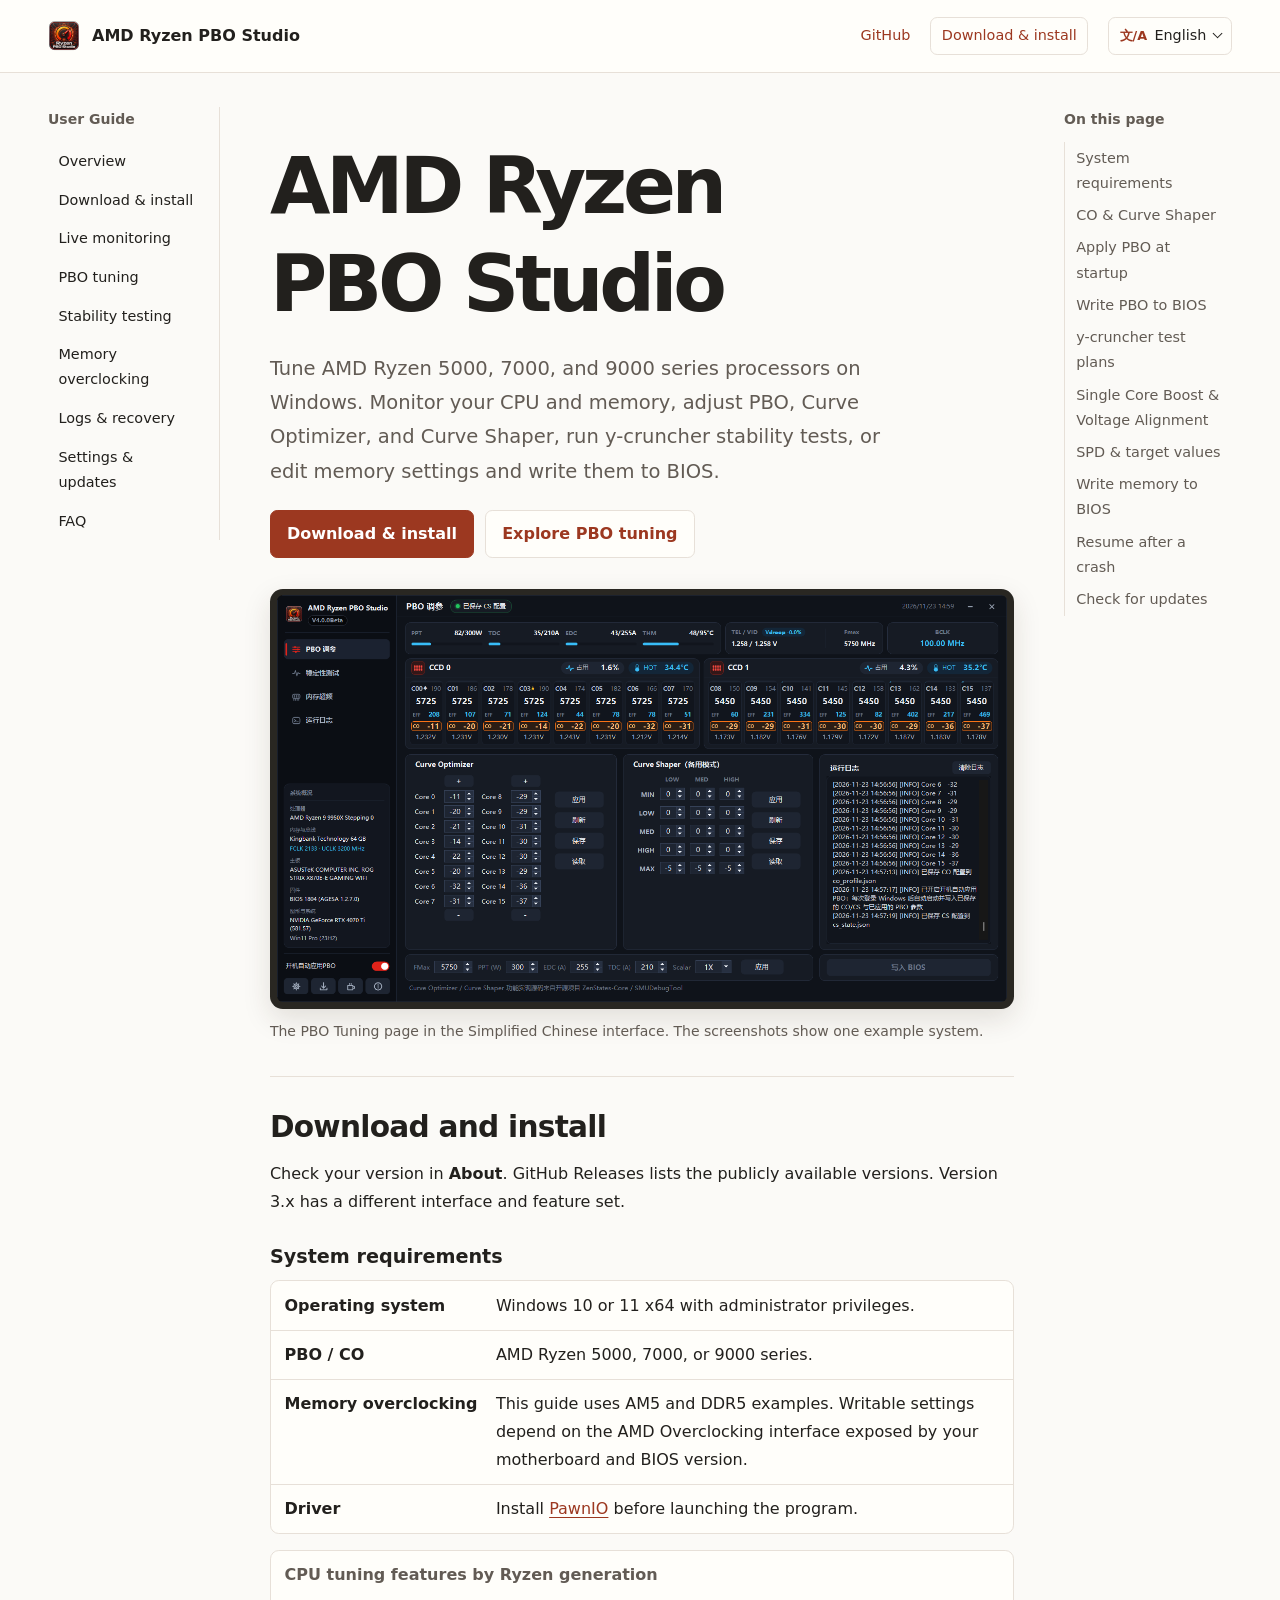
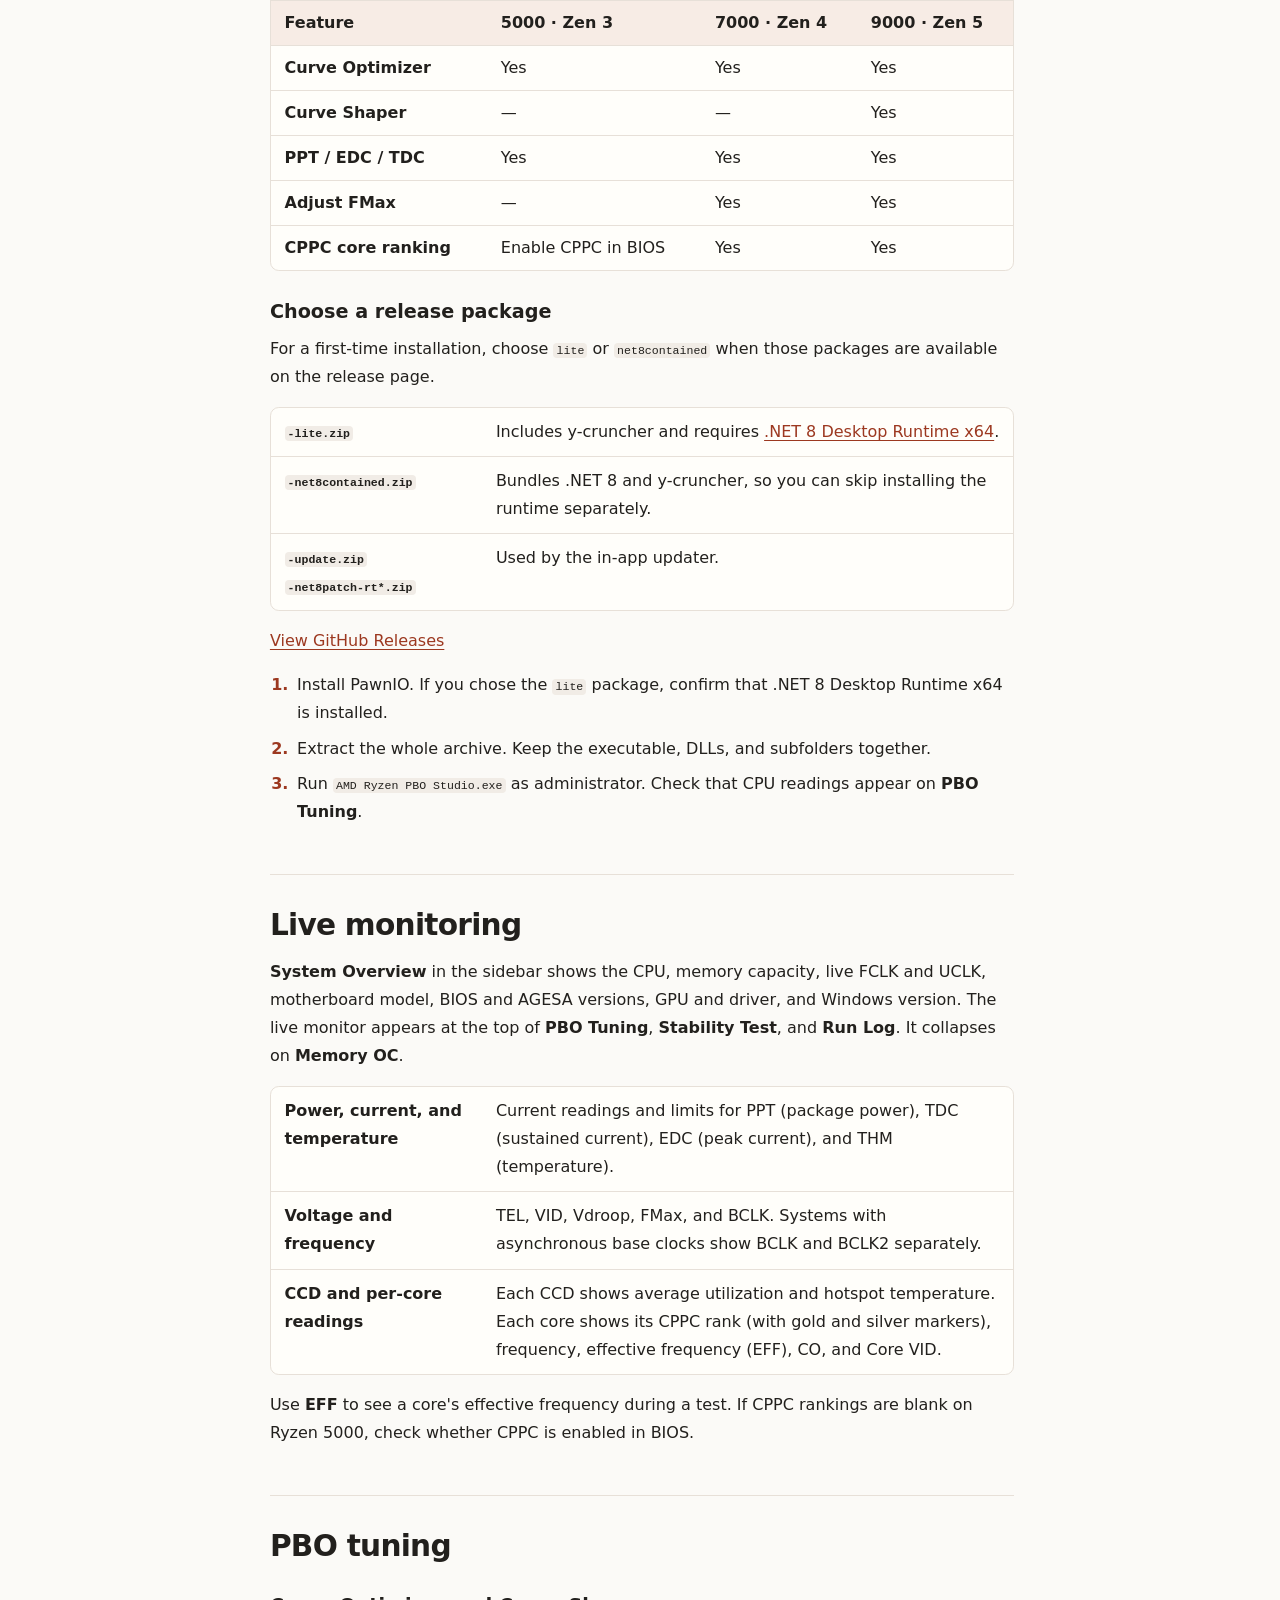
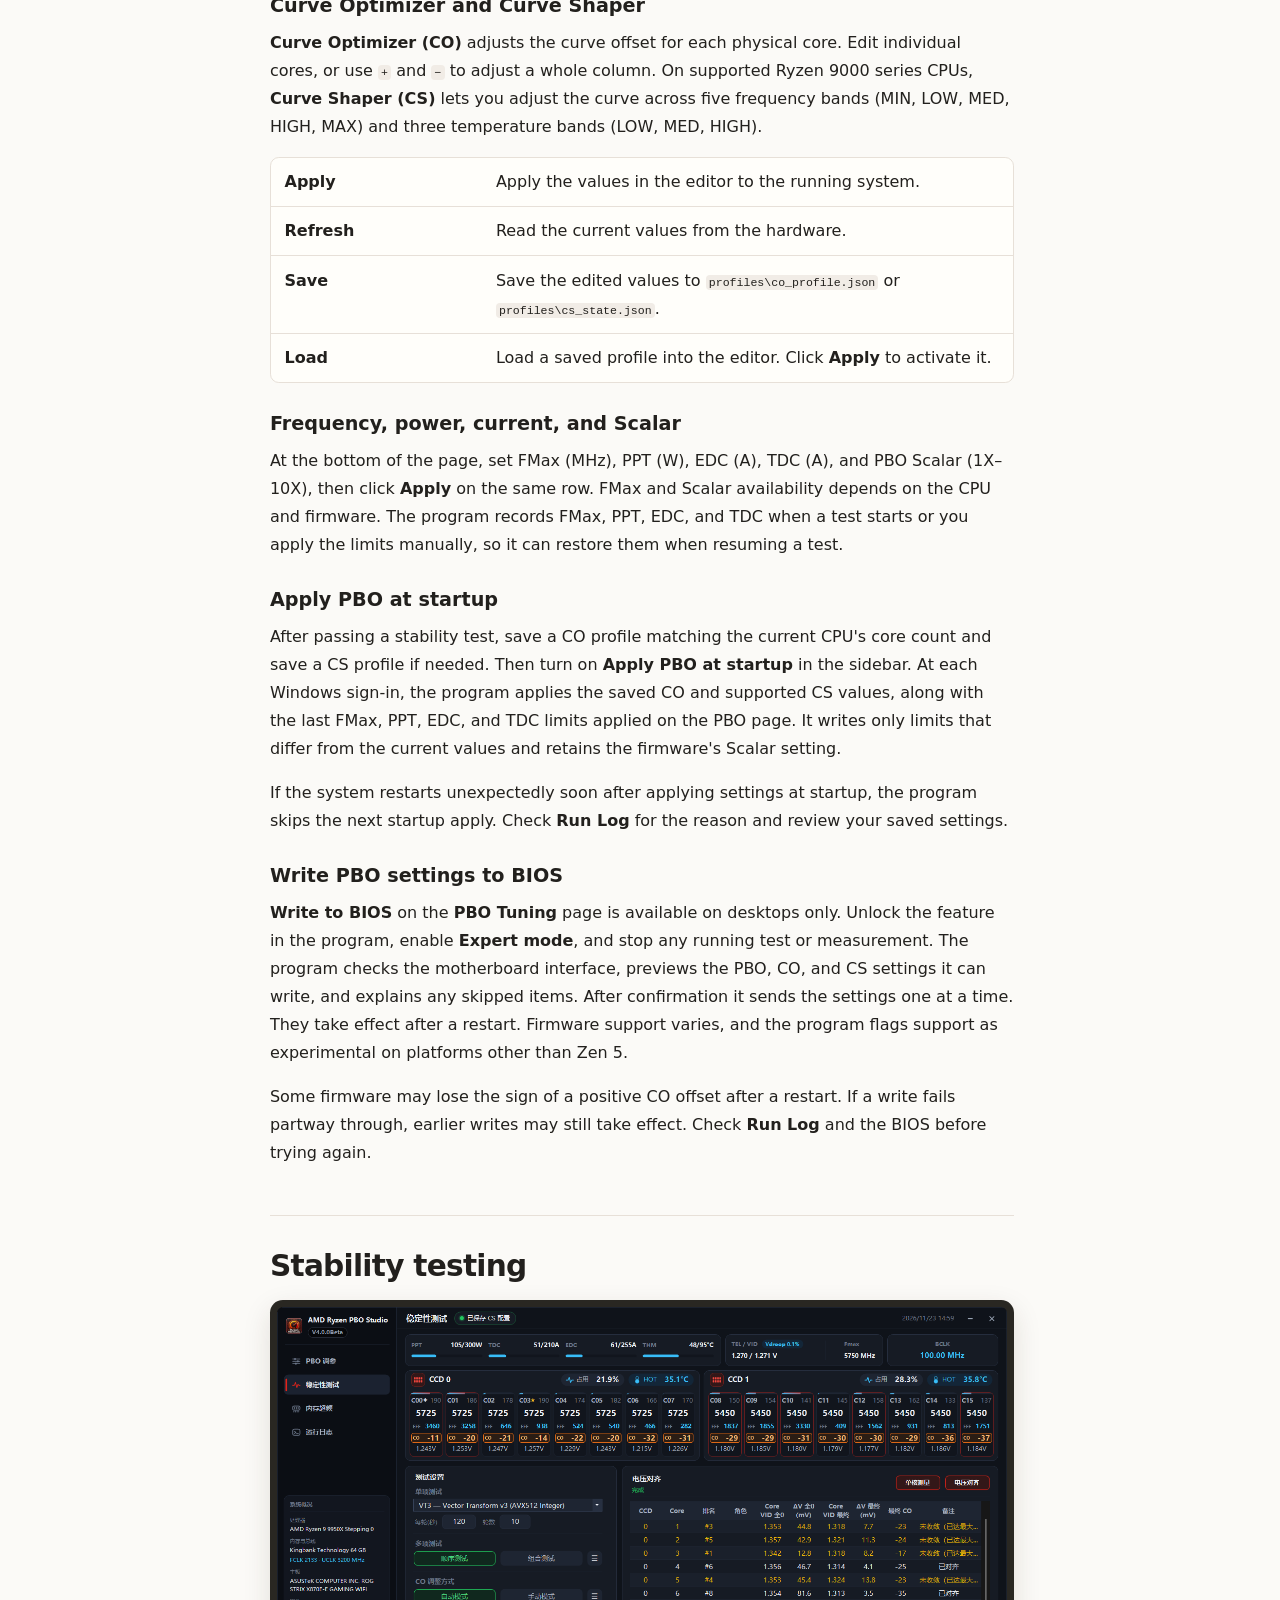
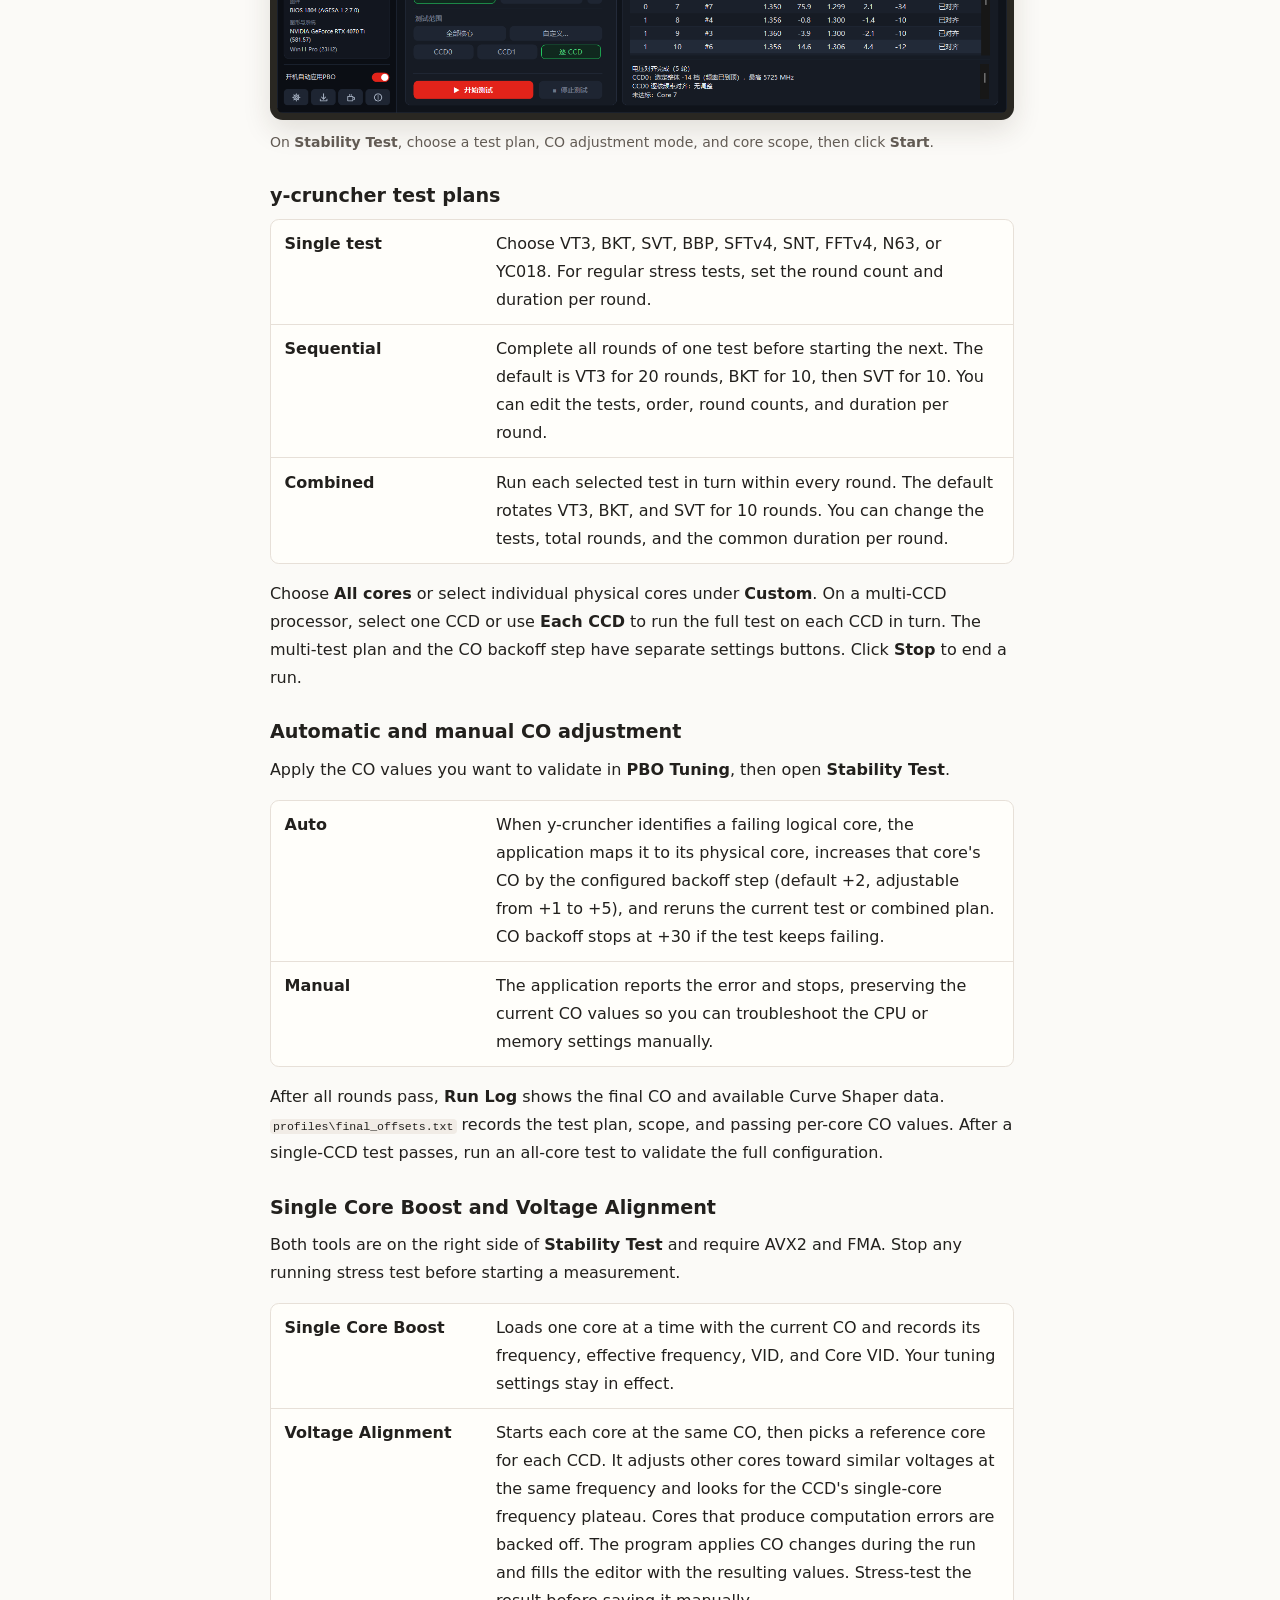
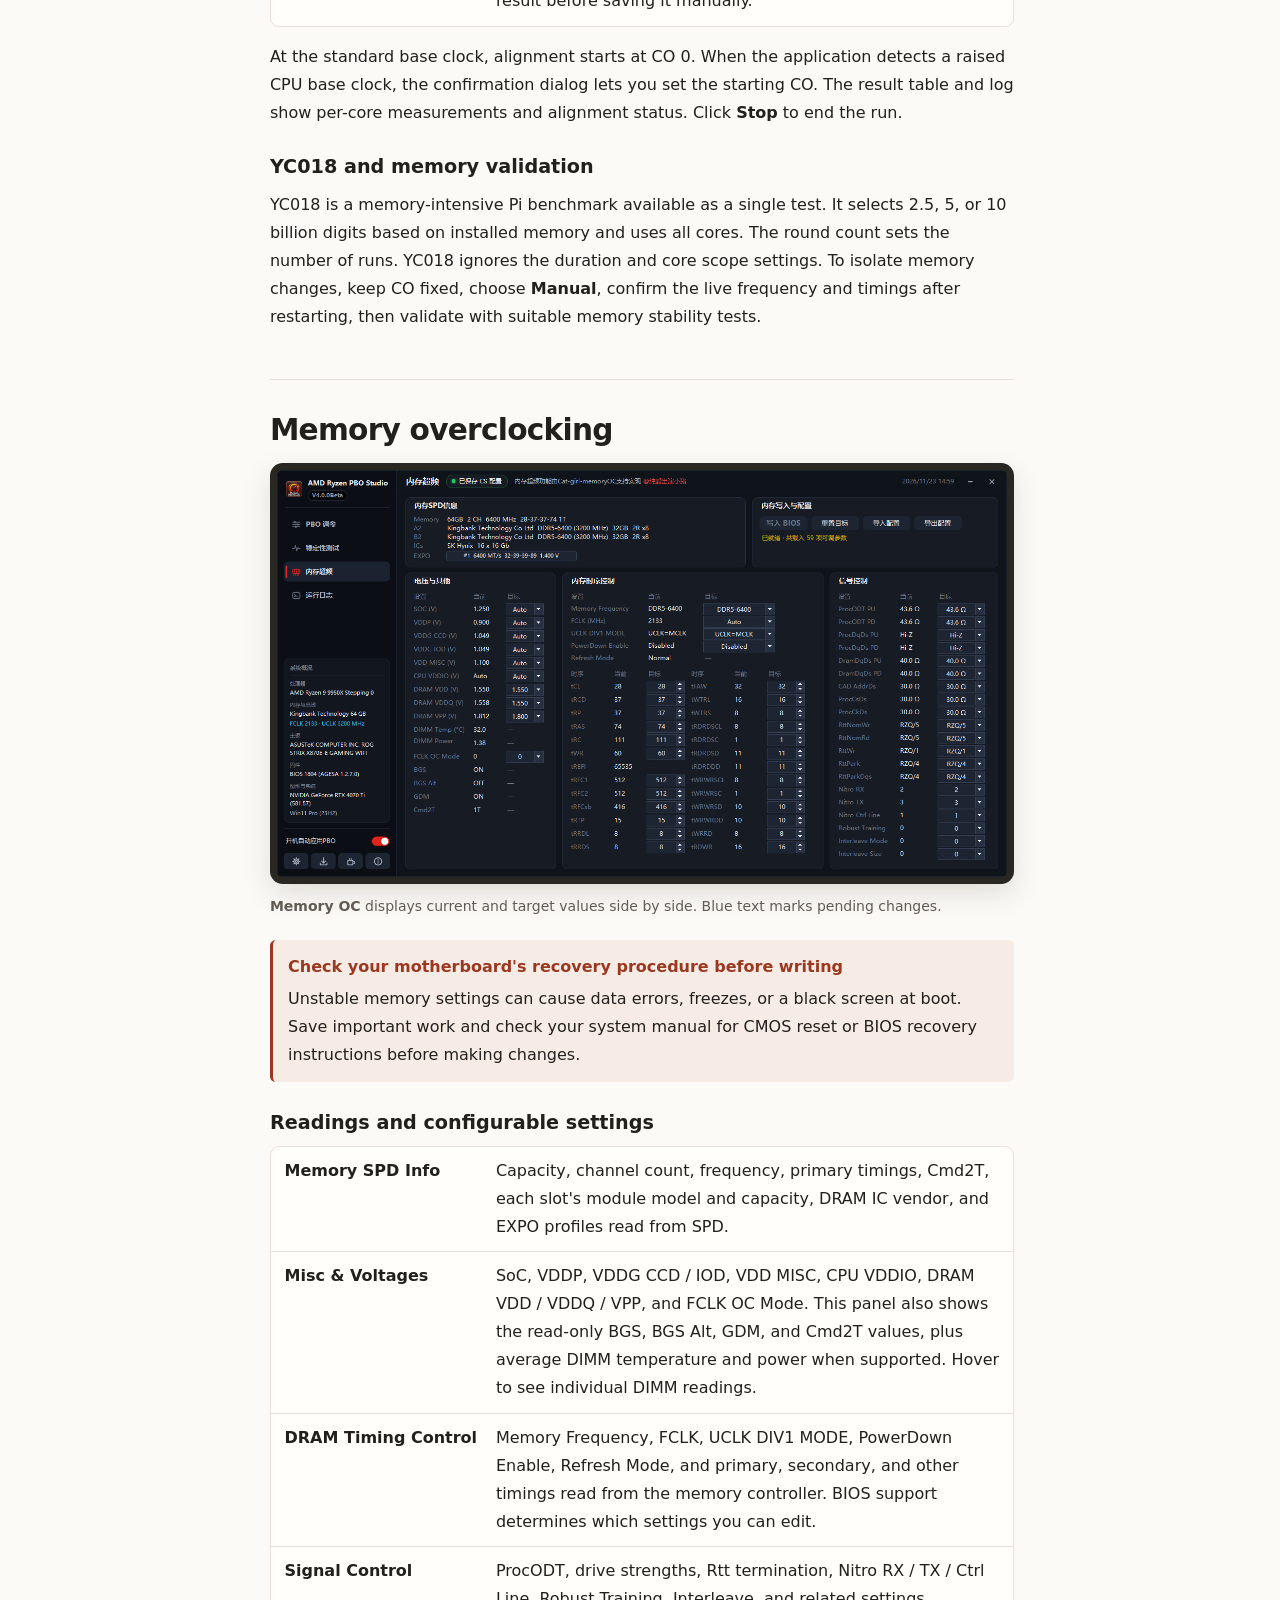
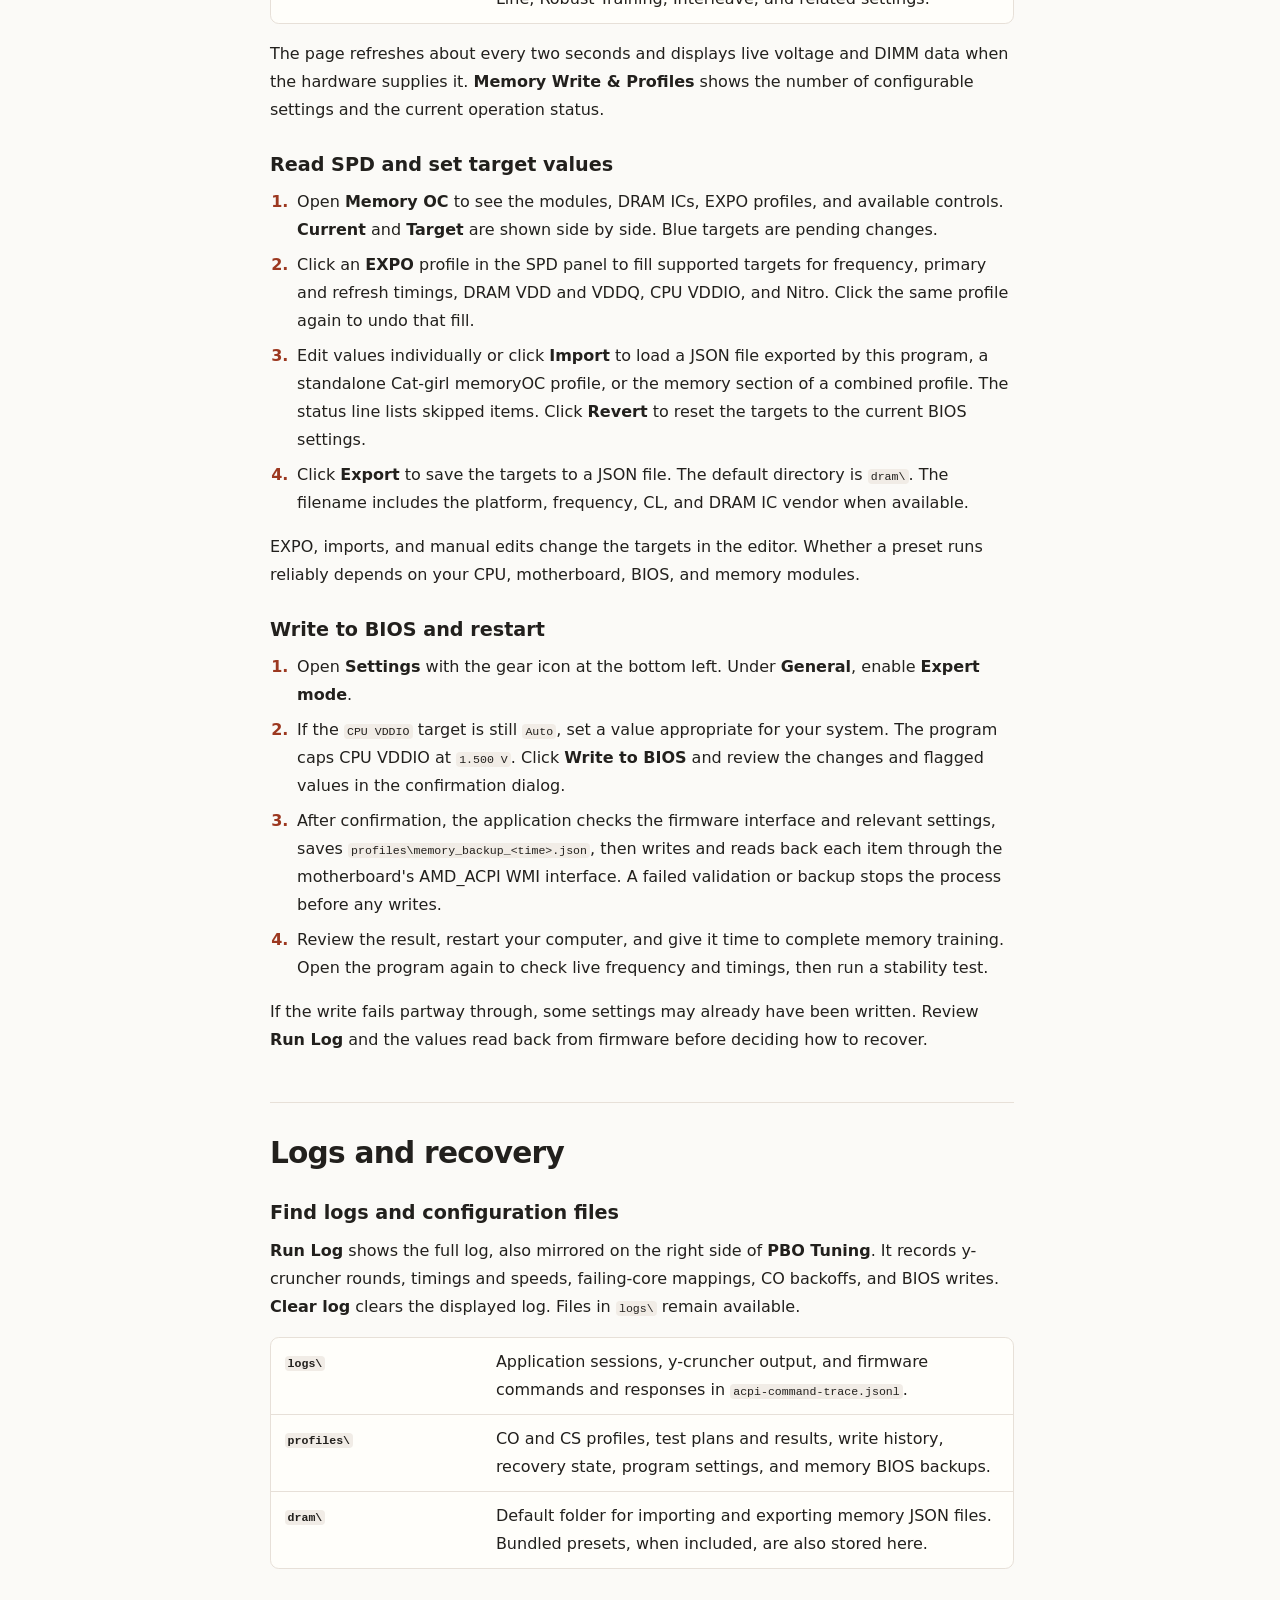
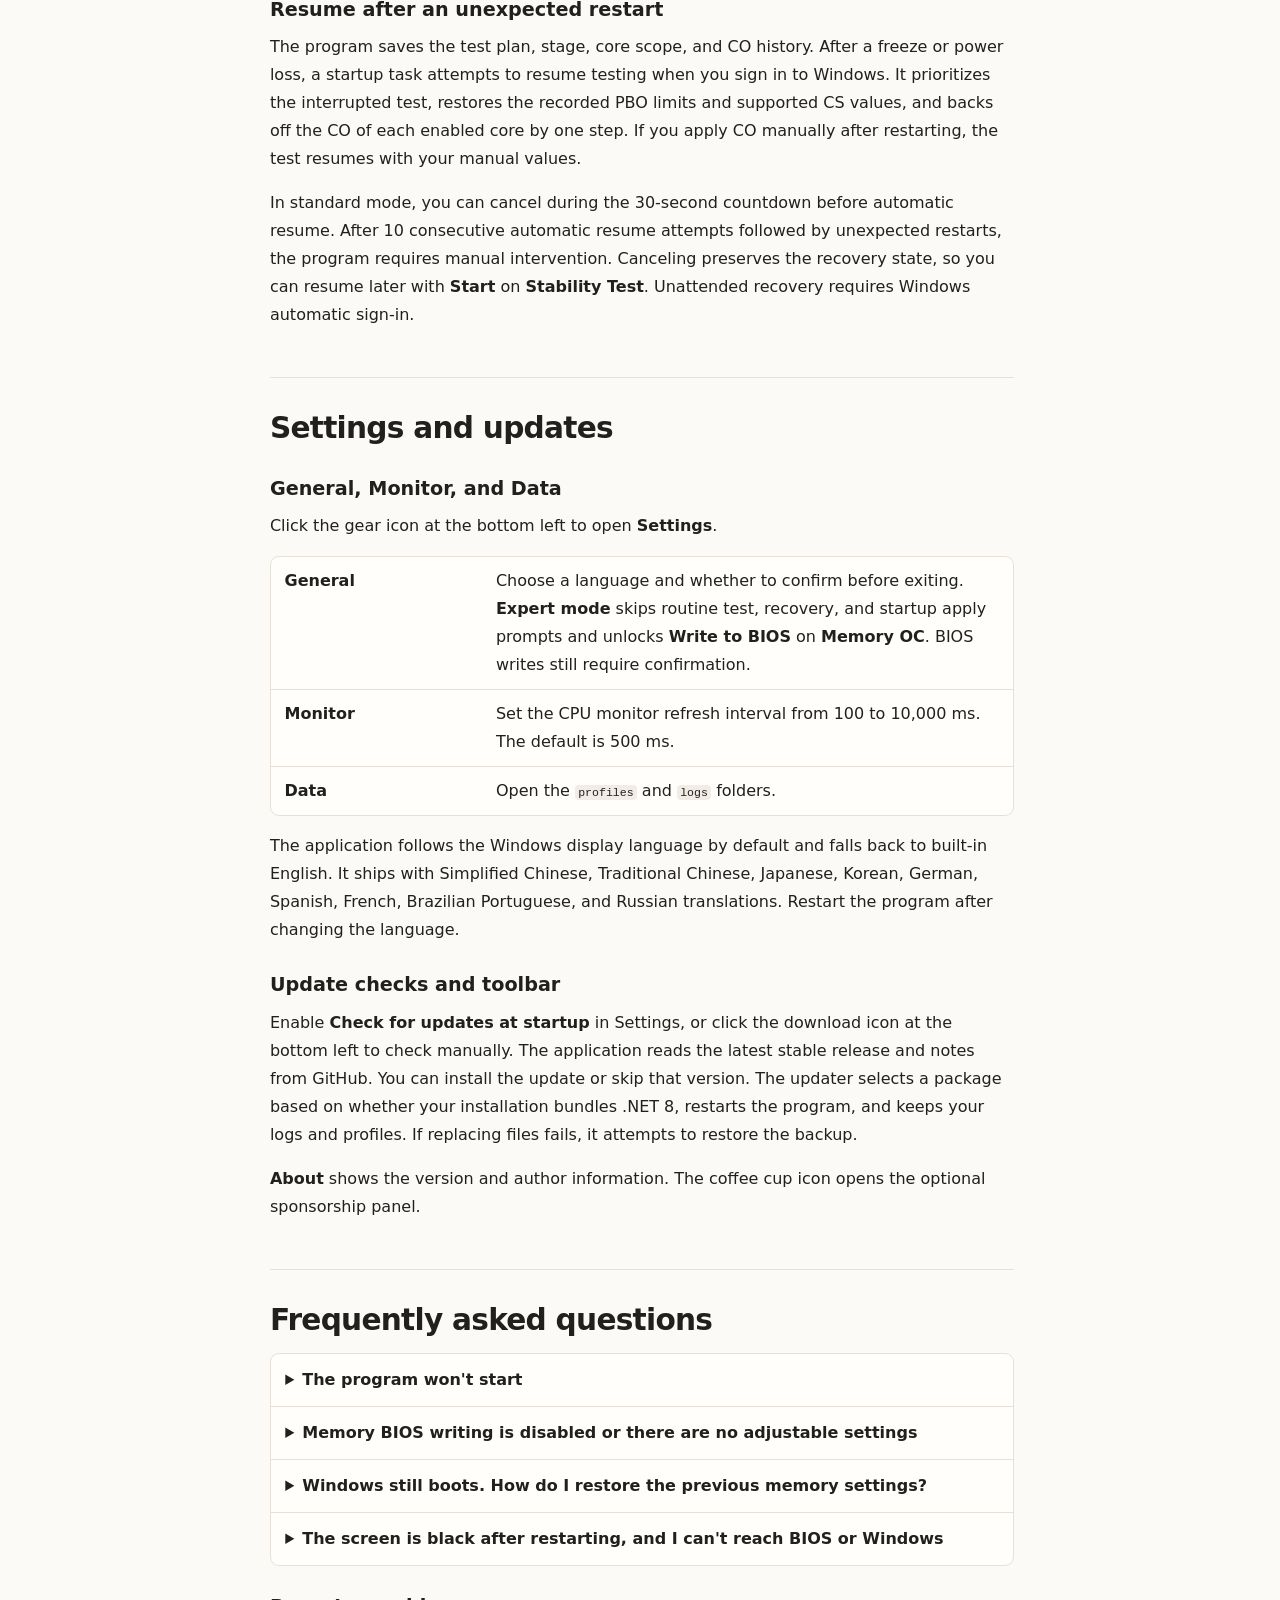
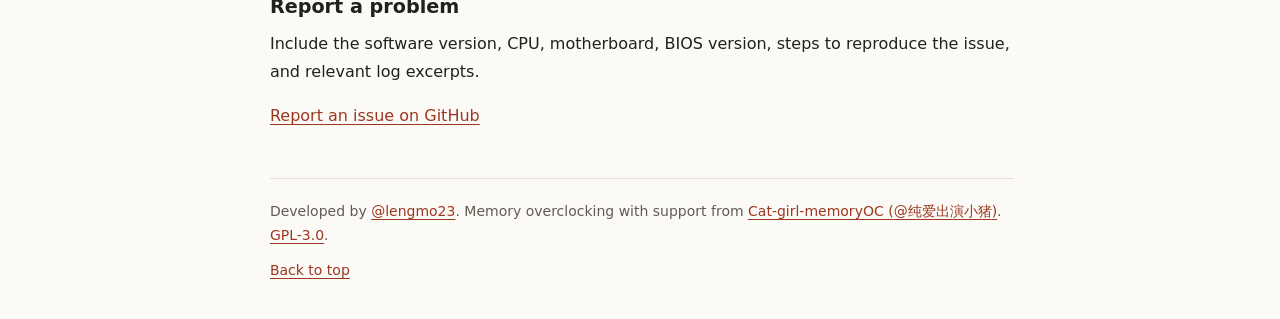
==== commit 9ae09e3d: "Remove beta labels from both user guides" ====
--- a/en/index.html
+++ b/en/index.html
@@ -54,7 +54,6 @@
 
     <main id="main" tabindex="-1">
       <section class="hero" aria-labelledby="title">
-        <p class="eyebrow"><span aria-hidden="true"></span> <span class="version">V4.0.0 Beta</span></p>
         <h1 id="title">AMD Ryzen<br>PBO Studio</h1>
         <p class="intro">Tune AMD Ryzen 5000, 7000, and 9000 series processors on Windows. Monitor your CPU and memory, adjust PBO, Curve Optimizer, and Curve Shaper, run y-cruncher stability tests, or edit memory settings and write them to BIOS.</p>
         <div class="hero-links">
@@ -72,7 +71,7 @@
 
       <section class="chapter" id="install" aria-labelledby="install-title">
         <h2 id="install-title">Download and install</h2>
-        <p>This guide covers V4.0.0 Beta. Check your version in <strong>About</strong>. GitHub Releases lists the publicly available versions. Version 3.x has a different interface and feature set.</p>
+        <p>Check your version in <strong>About</strong>. GitHub Releases lists the publicly available versions. Version 3.x has a different interface and feature set.</p>
         <h3 id="requirements">System requirements</h3>
         <dl class="specs">
           <div><dt>Operating system</dt><dd>Windows 10 or 11 x64 with administrator privileges.</dd></div>
--- a/site.css
+++ b/site.css
@@ -113,19 +113,6 @@
 main:focus { outline: none; }
 
 .hero { padding: clamp(2.15rem, 5vw, 4.25rem) 0 1.9rem; }
-.eyebrow {
-  display: flex;
-  align-items: center;
-  flex-wrap: wrap;
-  gap: .55rem;
-  margin: 0 0 1rem;
-  color: var(--accent);
-  font-size: .8rem;
-  letter-spacing: .095em;
-  font-weight: 750;
-}
-.eyebrow > span:first-child { display: inline-block; width: 1.4rem; height: 2px; background: currentColor; }
-.version { border-radius: .25rem; background: var(--tint); padding: .12rem .45rem; letter-spacing: .015em; }
 h1, h2, h3 { line-height: 1.26; }
 h1 { margin: 0; font-size: clamp(2.65rem, 6.1vw, 5.65rem); letter-spacing: -.055em; font-weight: 800; }
 .intro { max-width: 39rem; margin: 1.15rem 0 1.35rem; font-size: clamp(1rem, 1.65vw, 1.22rem); color: var(--muted); }
